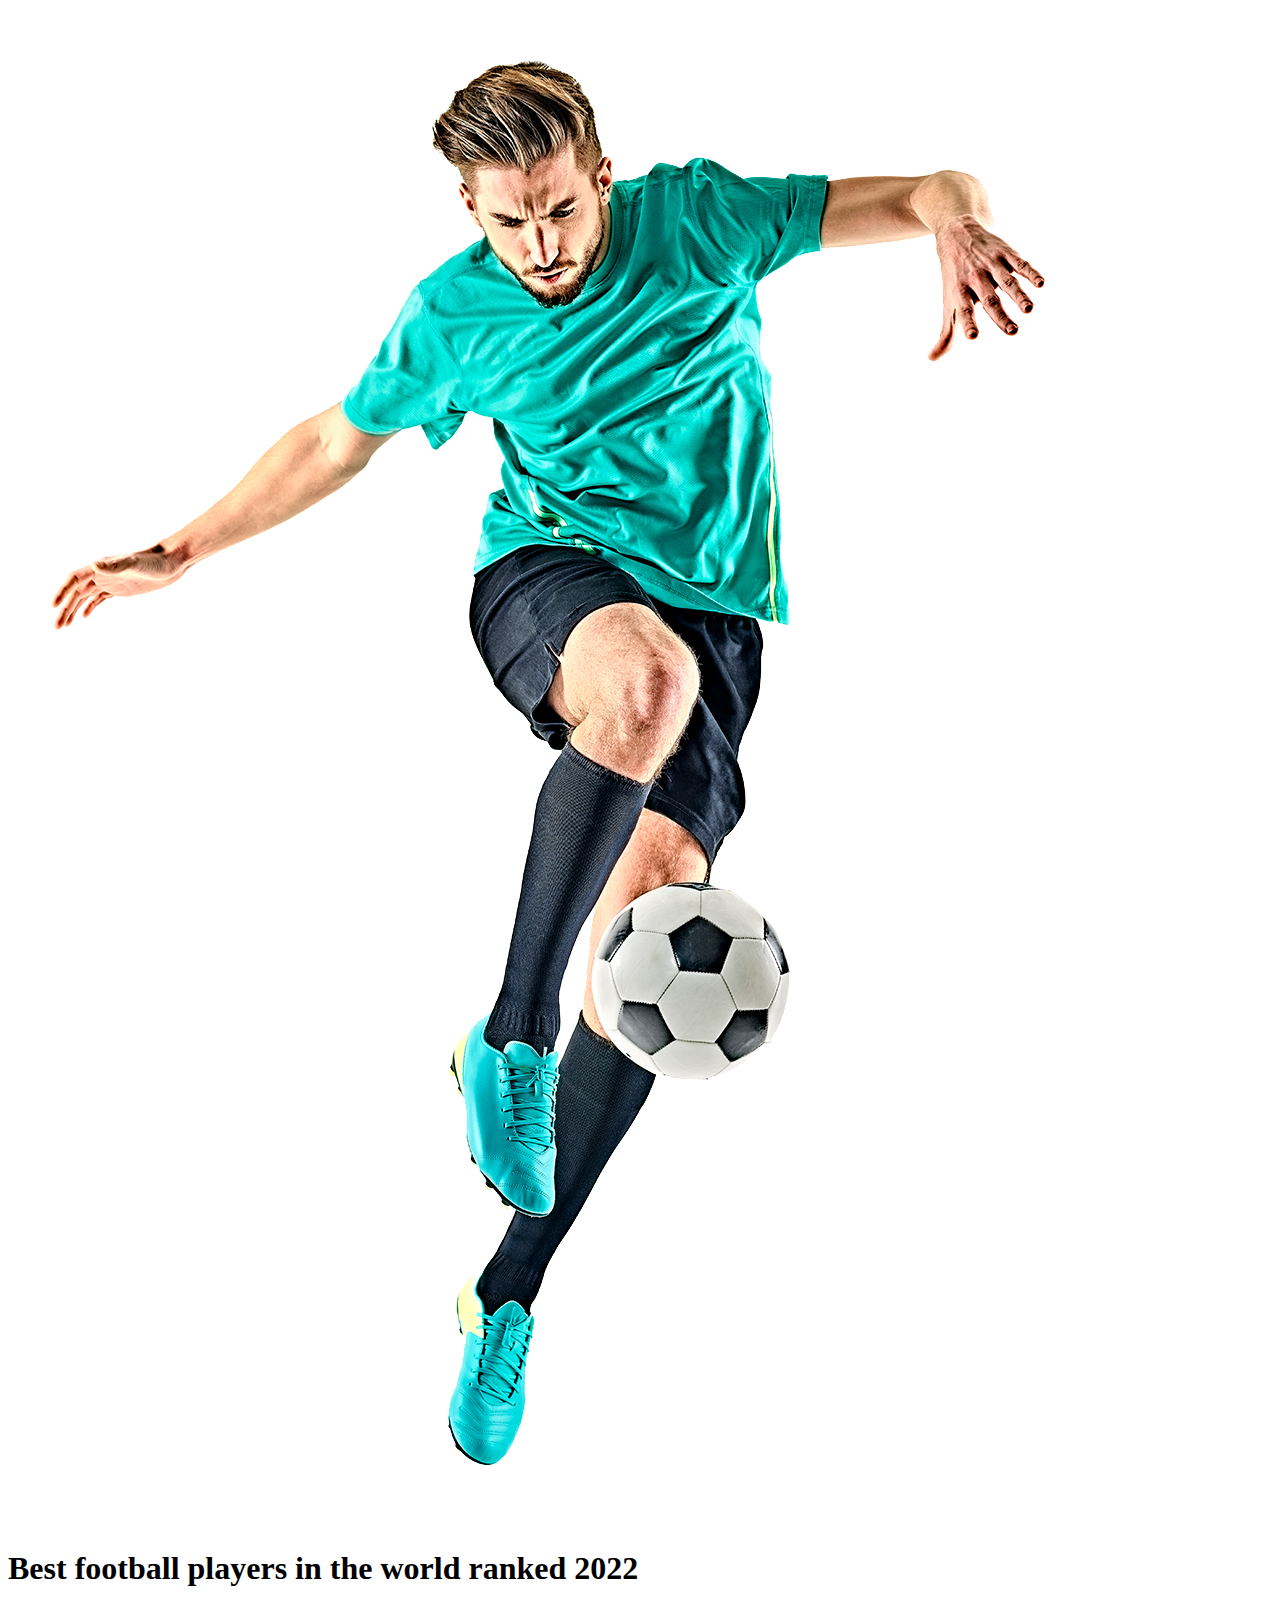
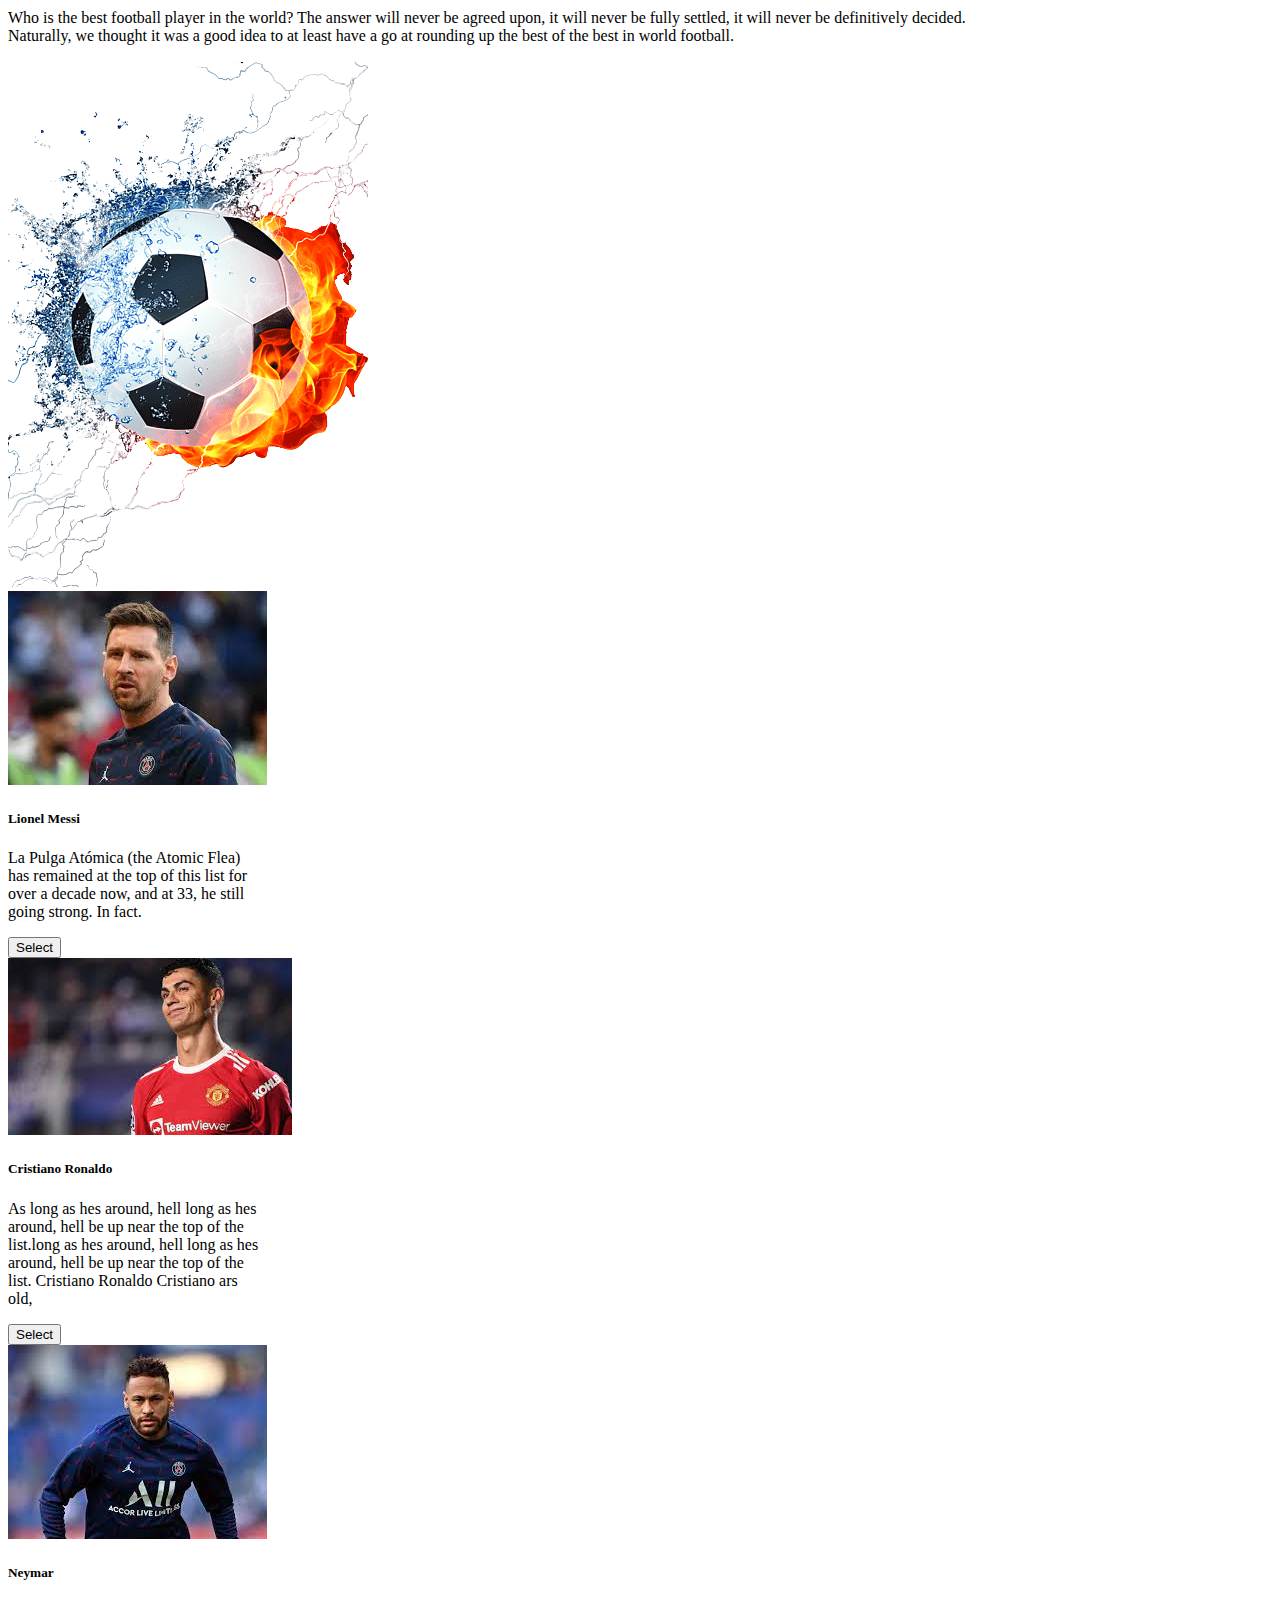
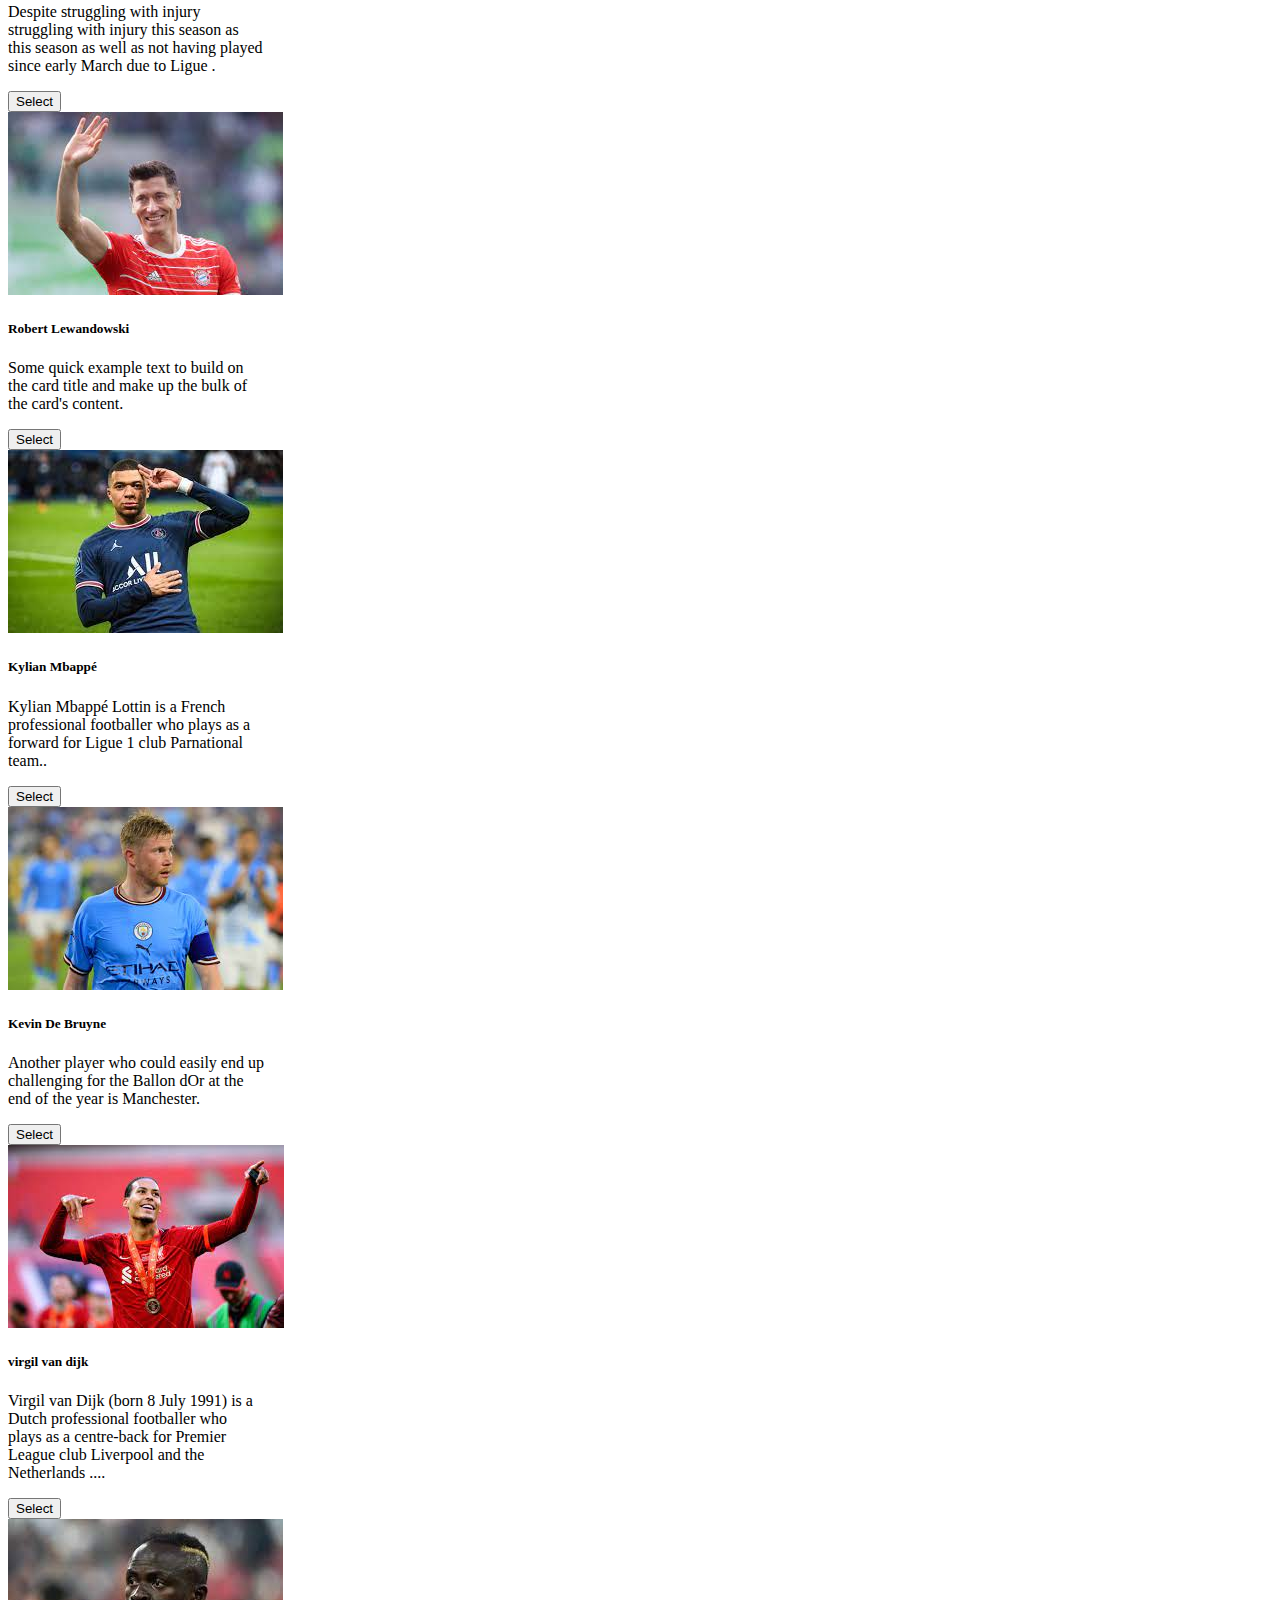
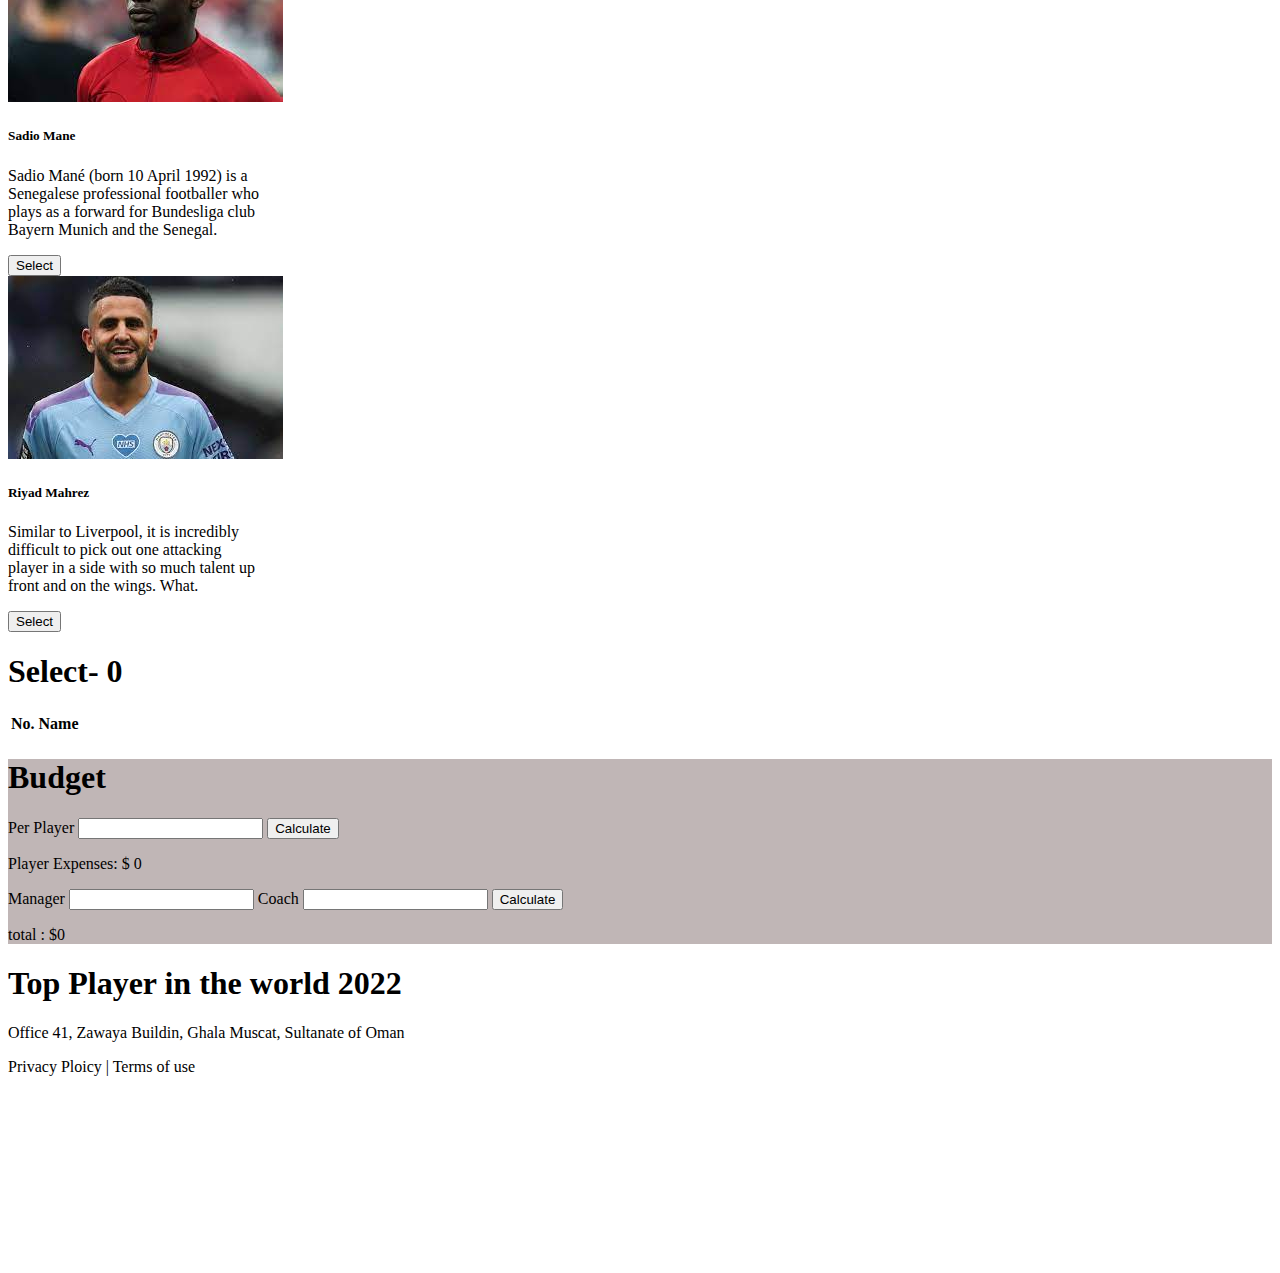
==== select-best-five.html @ 271f94bf "HTML and js added" ====
<!DOCTYPE html>
<html lang="en">
<head>
    <meta charset="UTF-8">
    <meta http-equiv="X-UA-Compatible" content="IE=edge">
    <meta name="viewport" content="width=device-width, initial-scale=1.0">
    <title>Select_Best_five</title>
    <link href="https://cdn.jsdelivr.net/npm/bootstrap@5.2.0/dist/css/bootstrap.min.css" rel="stylesheet" integrity="sha384-gH2yIJqKdNHPEq0n4Mqa/HGKIhSkIHeL5AyhkYV8i59U5AR6csBvApHHNl/vI1Bx" crossorigin="anonymous">
    <link rel="stylesheet" href="style.css">
</head>
<body>
    <section class=" text-white h6 banner">
        <div class="bg-black row">
            <div class="col-2">
                <img class="img-fluid mt-5 align-self-end bg-black" src="img/t.png" alt="" srcset="">
            </div>
               
            
                <div class="text-center  col-lg-8 align-content-center">
                    <h1 class="mt-5 pt-5 text-xxl-start mb-3  fw-bold text-danger">
                        Best football players in the world ranked 2022
                    </h1>
                    <p class="px-5 ">Who is the best football player in the world? The answer will never be agreed upon, it will never be fully settled, it will never be definitively decided. <br>

                        Naturally, we thought it was a good idea to at least have a go at rounding up the best of the best in world football.</p>
                   
    
                </div>
             
               <div class="col-2  align-self-end ">
                <img class="img-fluid w-50 img-fluid w-auto  " src="img/messi.png" alt="">
               </div>

    </div>
    <section class="mt-5">
      <div class=" overflow-hidden text-black d-flex">
       
        <div class="row gy-5 pe-5">

          <div class="col-4">
            <div class=" p-3">
              <div class="card" style="width: 16rem;">
                <img src="img/messi.jpg" class=" img-fluid w-autocard-img-top" alt="...">
                <div class="card-body">
                  <h5 class="card-title">Lionel Messi</h5>
                  <p class="card-text">La Pulga Atómica (the Atomic Flea) has remained at the top of this list for over a decade now, and at 33, he still going strong. In fact.</p>
                  <button onclick="addToCart(this); this.disabled=true;" class="btn btn-primary"> Select</button>
                </div>
              </div>

            </div>
          </div>

          <div class="col-4 ">
            <div class="p-3 ">
              <div class="card" style="width: 16rem;">
  <img src="img/Cristiano_Ronaldo_2018.jpg" class=" img-fluid w-autocard-img-top" alt="...">
  <div class="card-body">
    <h5 class="card-title"> Cristiano Ronaldo</h5>
    <p class="card-text">As long as hes around, hell long as hes around, hell  be up near the top of the list.long as hes around, hell long as hes around, hell  be up near the top of the list. Cristiano Ronaldo Cristiano ars old,</p>
    <button  onclick="addToCart(this); this.disabled=true;" class="btn btn-primary"> Select</button>
  </div>
</div>
</div>
          </div>

          <div class="col-4">
            <div class="p-3    "><div class="card" style="width:  16rem;">
  <img src="img/ney.jpg" class=" img-fluid w-autocard-img-top" alt="...">
  <div class="card-body">
    <h5 class="card-title">Neymar</h5>
    <p class="card-text">Despite struggling with injury struggling with injury this season as this season as well as not having played since early March due to Ligue .</p>
    <button onclick="addToCart(this); this.disabled=true;" class="btn btn-primary"> Select</button>
  </div>
</div>
</div>
          </div>

          <div class="col-4">
            <div class="p-3    "><div class="card" style="width:  16rem;">
  <img src="img/Robert Lewandowski.jpg" class=" img-fluid w-autocard-img-top" alt="...">
  <div class="card-body">
    <h5 class="card-title">Robert Lewandowski</h5>
    <p class="card-text">Some quick example text to build on the card title and make up the bulk of the card's content.</p>
    <button onclick="addToCart(this); this.disabled=true;" class="btn btn-primary"> Select</button>
  </div>
</div>
</div>
          </div>
          <div class="col-4">
            <div class="p-3  "><div class="card" style="width:  16rem;">
  <img src="img/m.jpg" class=" img-fluid w-autocard-img-top" alt="...">
  <div class="card-body">
    <h5 class="card-title"> Kylian Mbappé</h5>
    <p class="card-text">Kylian Mbappé Lottin is a French professional footballer who plays as a forward for Ligue 1 club Parnational team..</p>
    <button onclick="addToCart(this); this.disabled=true;" class="btn btn-primary"> Select</button>
  </div>
</div>
</div>
          </div>
          <div class="col-4">
            <div class="p-3   "><div class="card" style="width:  16rem;">
  <img src="img/k.jpg" class=" img-fluid w-autocard-img-top" alt="...">
  <div class="card-body">
    <h5 class="card-title">Kevin De Bruyne</h5>
    <p class="card-text">Another player who could easily end up challenging for the Ballon dOr at the end of the year is Manchester.</p>
    <button onclick="addToCart(this); this.disabled=true;" class="btn btn-primary"> Select</button>
  </div>
</div>
</div>
          </div>
          <div class="col-4">
            <div class="p-3    "><div class="card" style="width:  16rem;">
  <img src="img/dd.jpg" class=" img-fluid w-autocard-img-top" alt="...">
  <div class="card-body">
    <h5 class="card-title">virgil van dijk</h5>
    <p class="card-text">Virgil van Dijk (born 8 July 1991) is a Dutch professional footballer who plays as a centre-back for Premier League club Liverpool and the Netherlands ....</p>
    <button onclick="addToCart(this); this.disabled=true;" class="btn btn-primary"> Select</button>
  </div>
</div>
</div>
          </div>
          <div class="col-4">
            <div class="p-3    "><div class="card" style="width:  16rem;">
  <img src="img/Sadio Mane.jpg" class=" img-fluid w-autocard-img-top" alt="...">
  <div class="card-body">
    <h5 class="card-title">Sadio Mane</h5>
    <p class="card-text">Sadio Mané (born 10 April 1992) is a Senegalese professional footballer who plays as a forward for Bundesliga club Bayern Munich and the Senegal.</p>
    <button  onclick="addToCart(this); this.disabled=true;" class="btn btn-primary"> Select</button>
  </div>
</div>
</div>
          </div>
          <div class="col-4">
            <div class="p-3    "><div class="card" style="width:  16rem;">
  <img src="img/Riyad Mahrez.jpg" class=" img-fluid w-autocard-img-top" alt="...">
  <div class="card-body">
    <h5 class="card-title">Riyad Mahrez</h5>
    <p class="card-text">Similar to Liverpool, it is incredibly difficult to pick out one attacking player in a side with so much talent up front and on the wings. What.</p>
    <button  onclick="addToCart(this); this.disabled=true;" class="btn btn-primary"> Select</button>
  </div>
</div>
</div>
          </div>
        </div>

        <div class="me-4 ps-5">
        <div class="">
          <h1>
            Select- <span id="selectPlayer">0</span>
           </h1>

           <table class="table tbl">
            <thead>
              <tr>
                <th scope="col">No.</th>
                <th scope="col">Name</th>
              </tr>
            </thead>
            <tbody id="playerName">
              <tr>
                
               
              </tr>
             
            </tbody>
          </table>

        </div>

        <div class="p-5 slat">
          <h1>Budget</h1>
          <label>Per Player <input class="w-50 ps-3 my-3" id="cost" type="text"></label>
          <button id="costBTN" class="btn mb-2 btn-primary">Calculate</button>
         <p>Player Expenses:   $ <span id="costTotal">0</span></p>
         <label for="">Manager</label>
         <input type="text"  class="w-50 ps-3 my-3" name="" id="manager">
         <label for="">Coach</label>
         <input type="text"  class=" w-50 " name="" id="coach">
         <button id="totalCostBTN" class="btn mt-2 btn-primary">Calculate</button>
         <p>total :  $<span id="total">0</span></p>
        </div>
        </div>
        
      </div>
           

         
        
        
    </section>
    <footer>
      <div style="height:300px " class="bg-dark  text-white text-center pt-5 ">
        <h1>Top Player in the world 2022</h1>
        <p>Office 41, Zawaya Buildin, Ghala Muscat, 

          Sultanate of Oman
         </p>
         <p> Privacy Ploicy | Terms of use</p>

      </div>

    </footer>
    <script src="selectPlayer.js"></script>
</body>
</html>
---- style.css ----
.playerSection{
    width: 900px;
   
}
.slat{
    background-color: rgb(192, 182, 182);
}
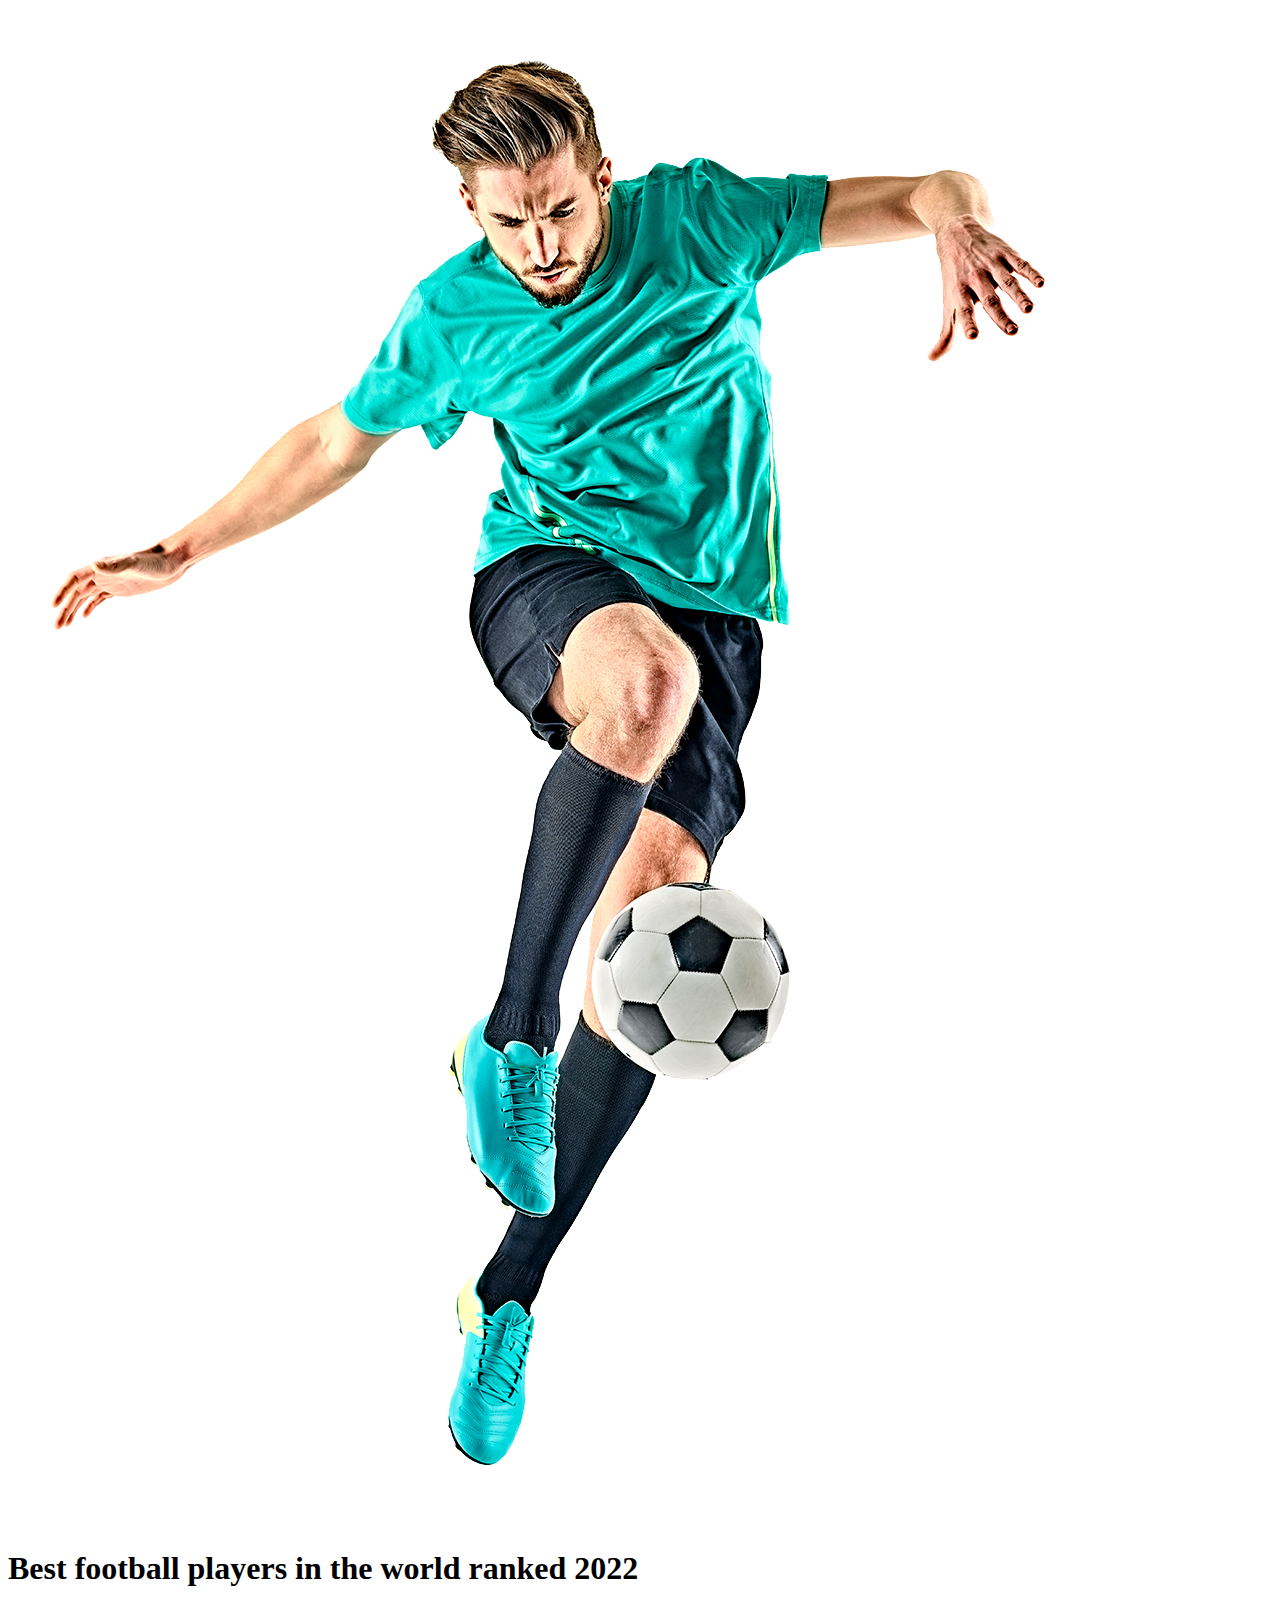
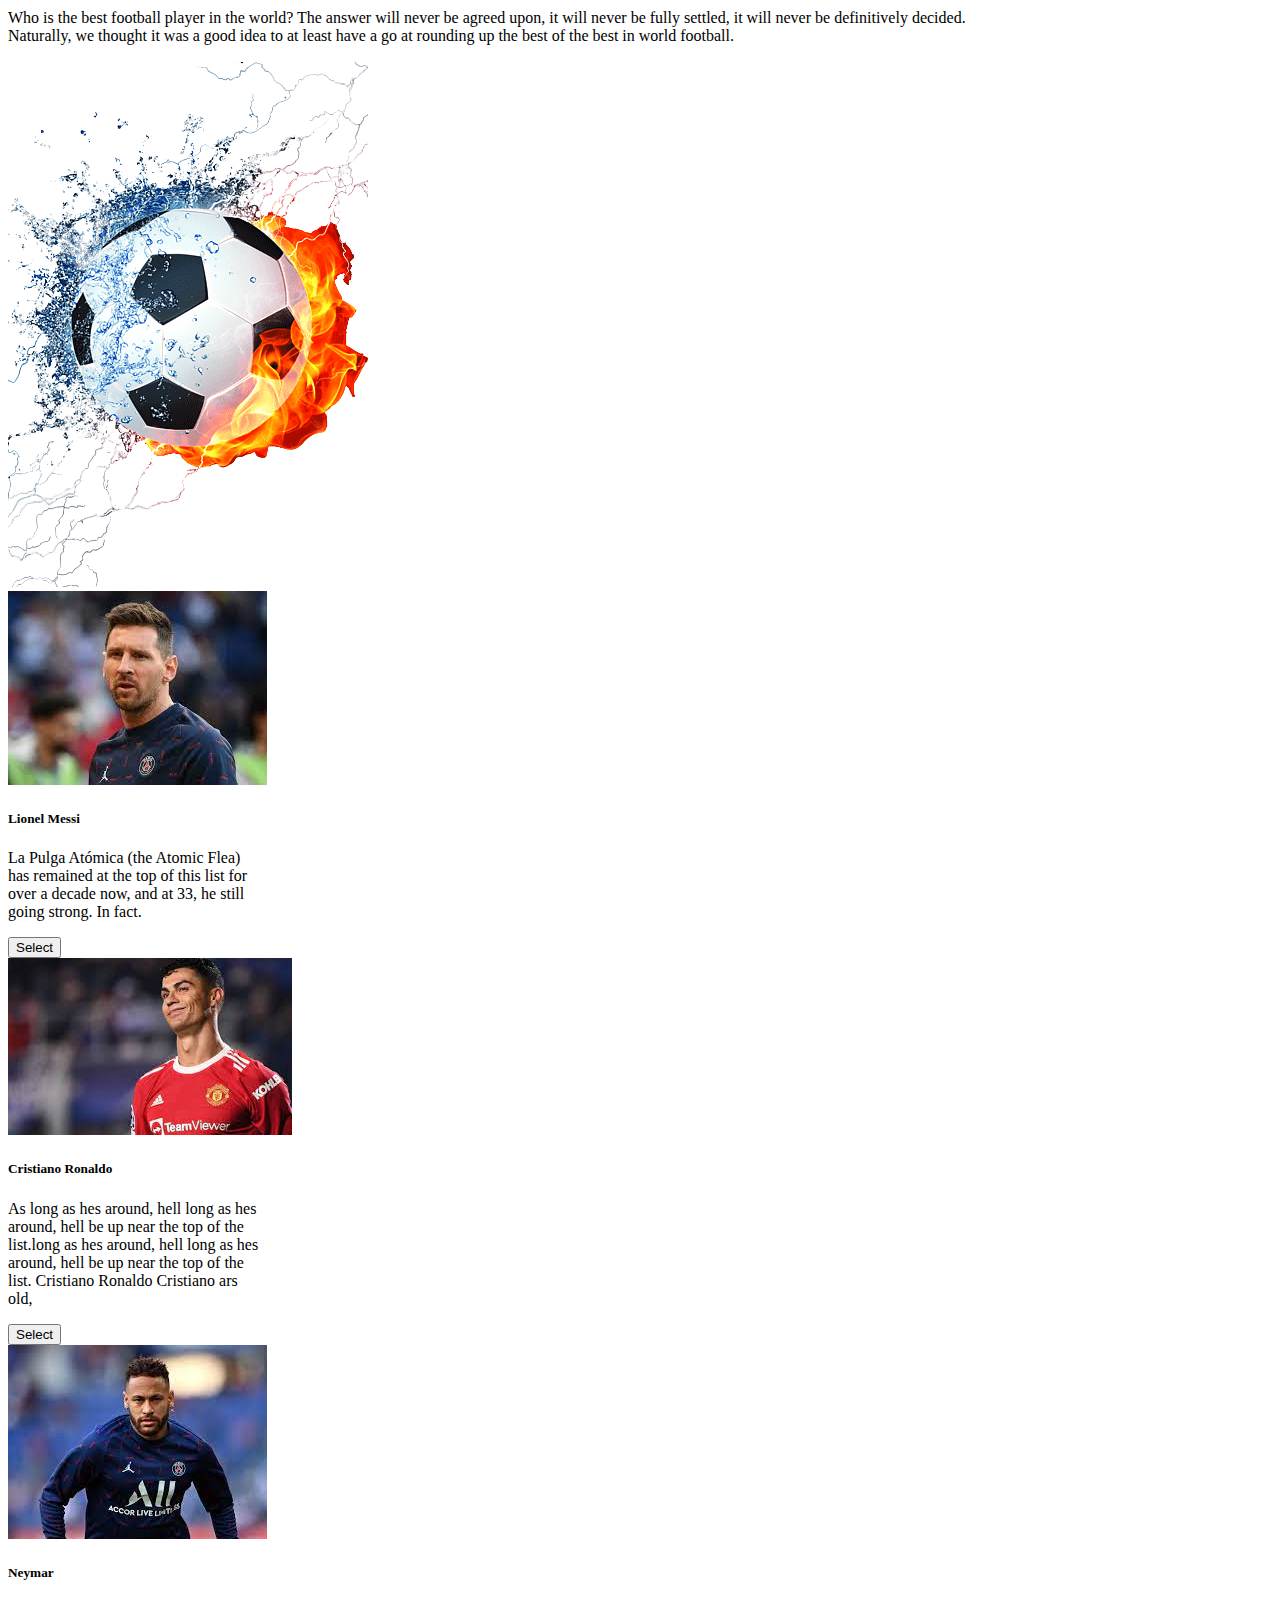
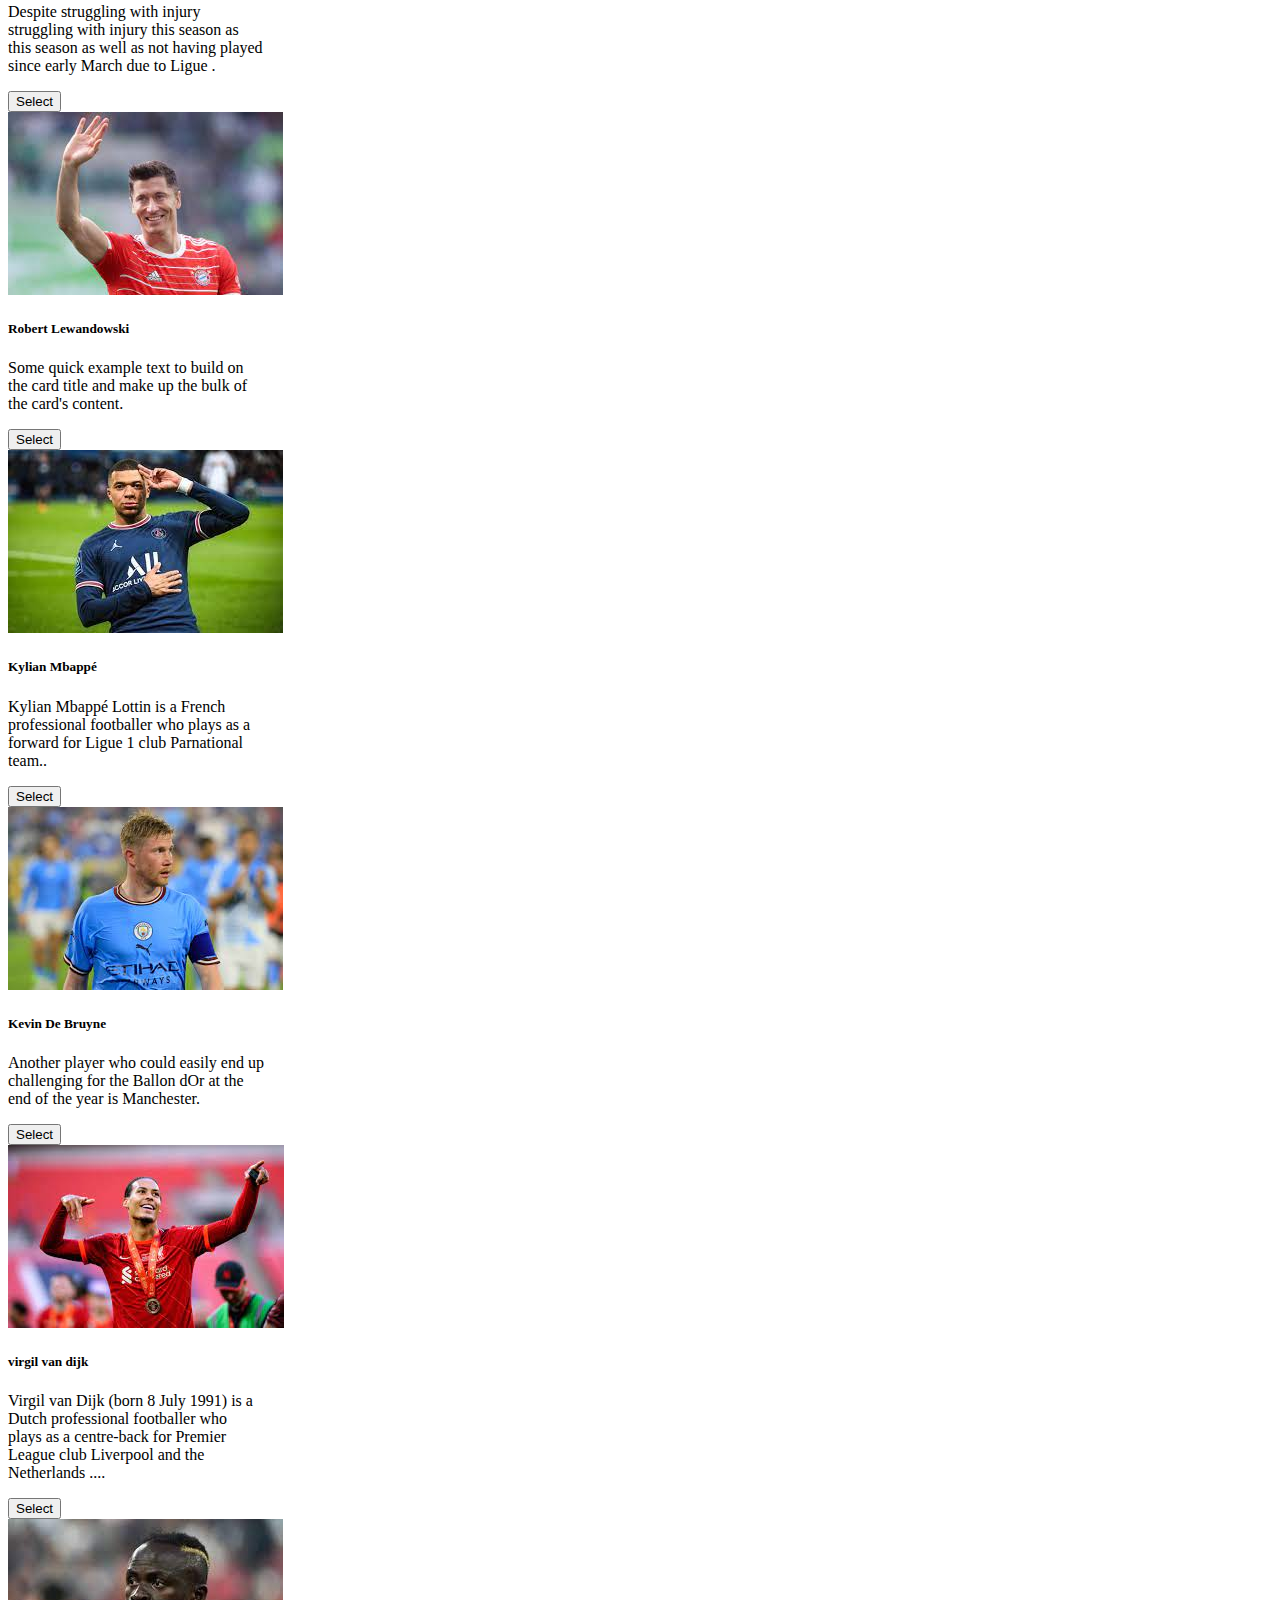
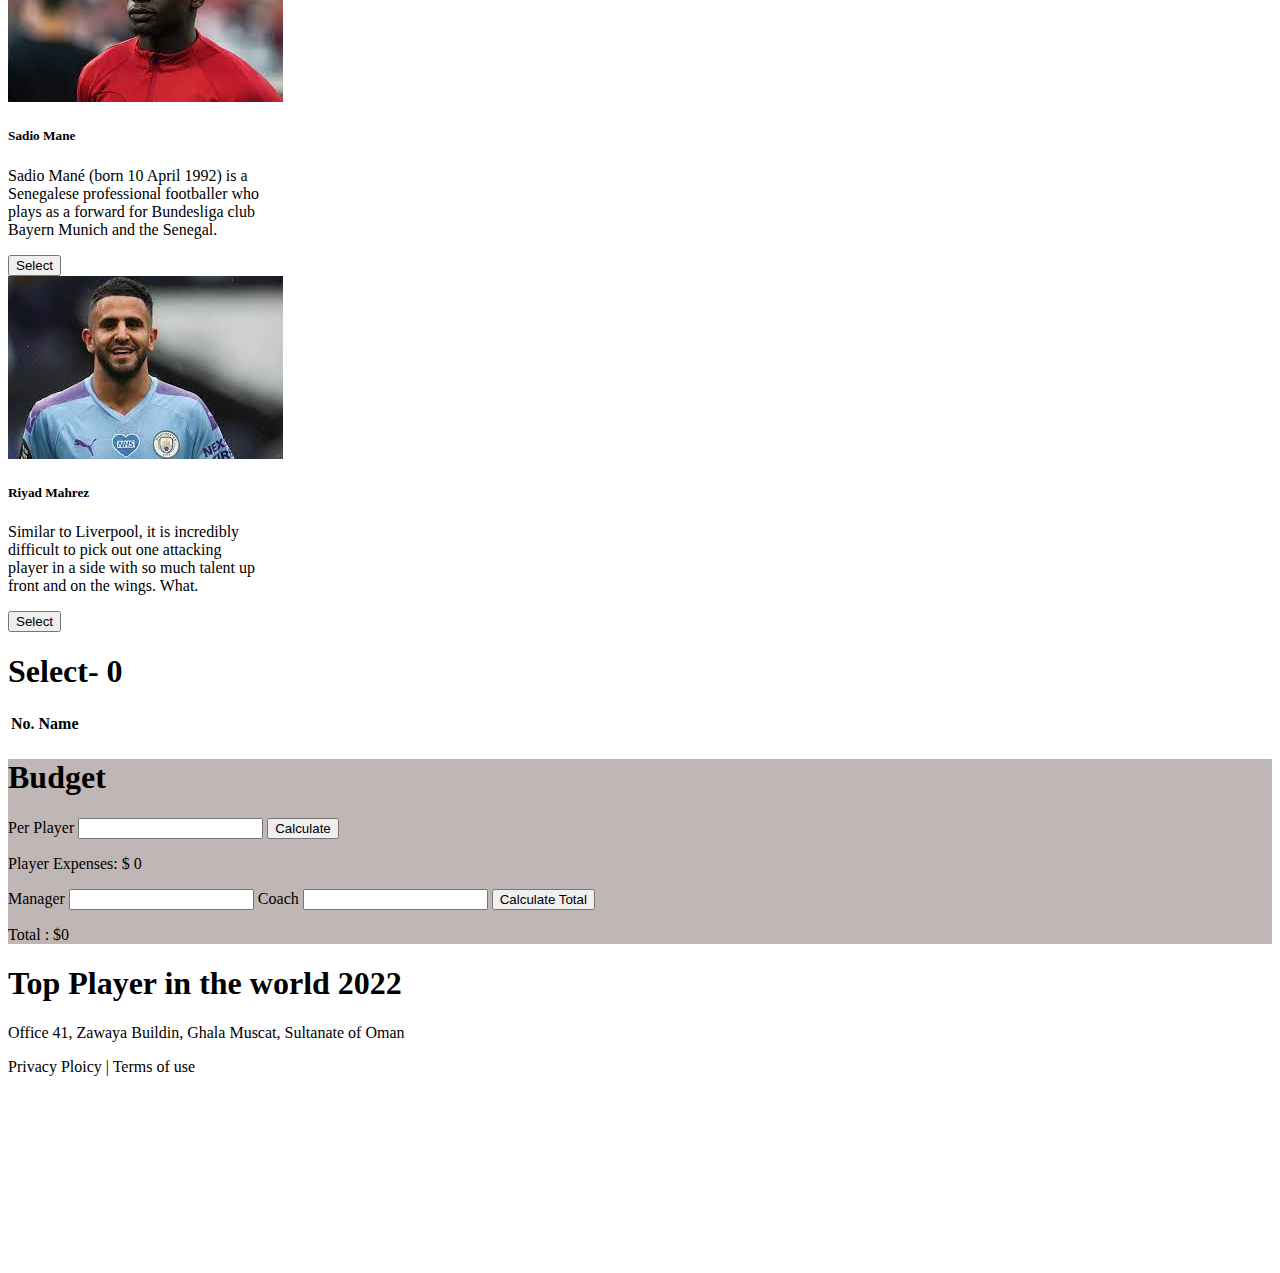
==== commit b947d174: "Replace calculation" ====
--- a/select-best-five.html
+++ b/select-best-five.html
@@ -177,8 +177,8 @@
          <input type="text"  class="w-50 ps-3 my-3" name="" id="manager">
          <label for="">Coach</label>
          <input type="text"  class=" w-50 " name="" id="coach">
-         <button id="totalCostBTN" class="btn mt-2 btn-primary">Calculate</button>
-         <p>total :  $<span id="total">0</span></p>
+         <button id="totalCostBTN" class="btn my-2 btn-primary">Calculate Total</button>
+         <p>Total :  $<span id="total">0</span></p>
         </div>
         </div>
         
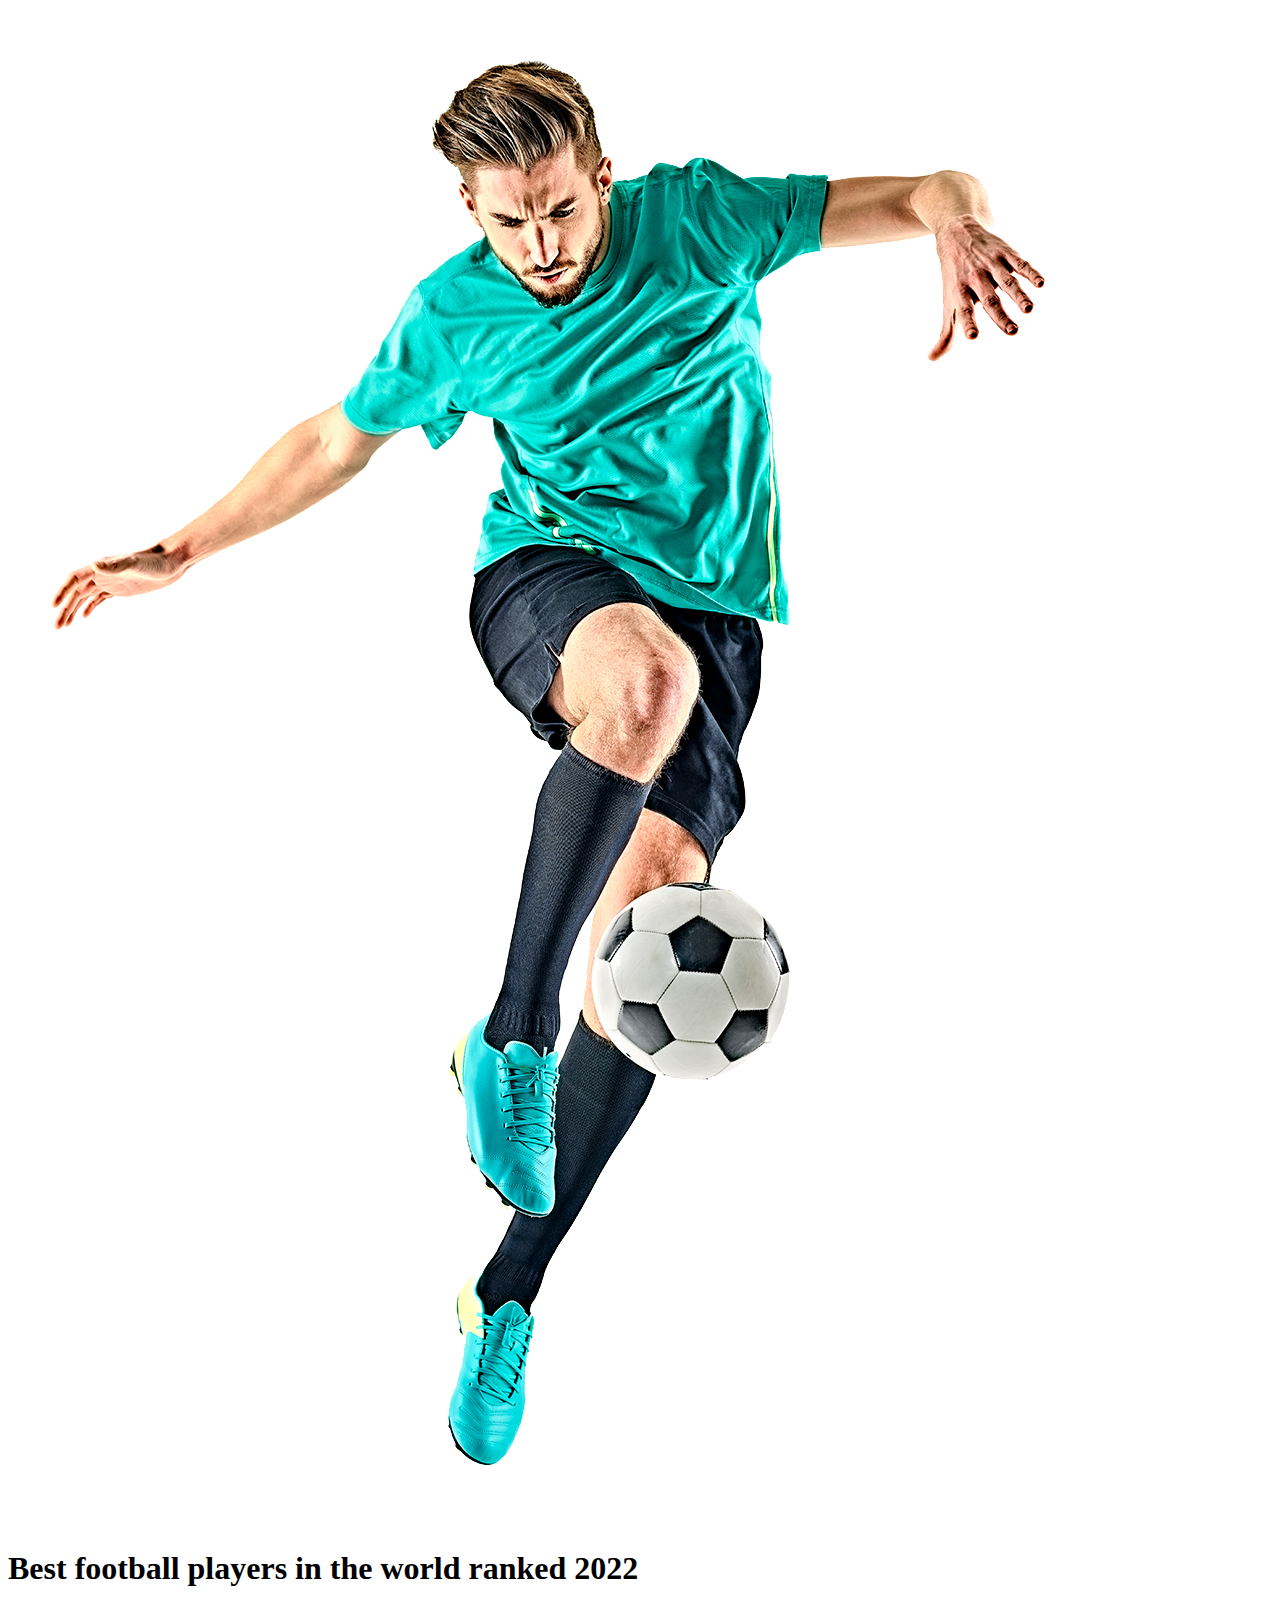
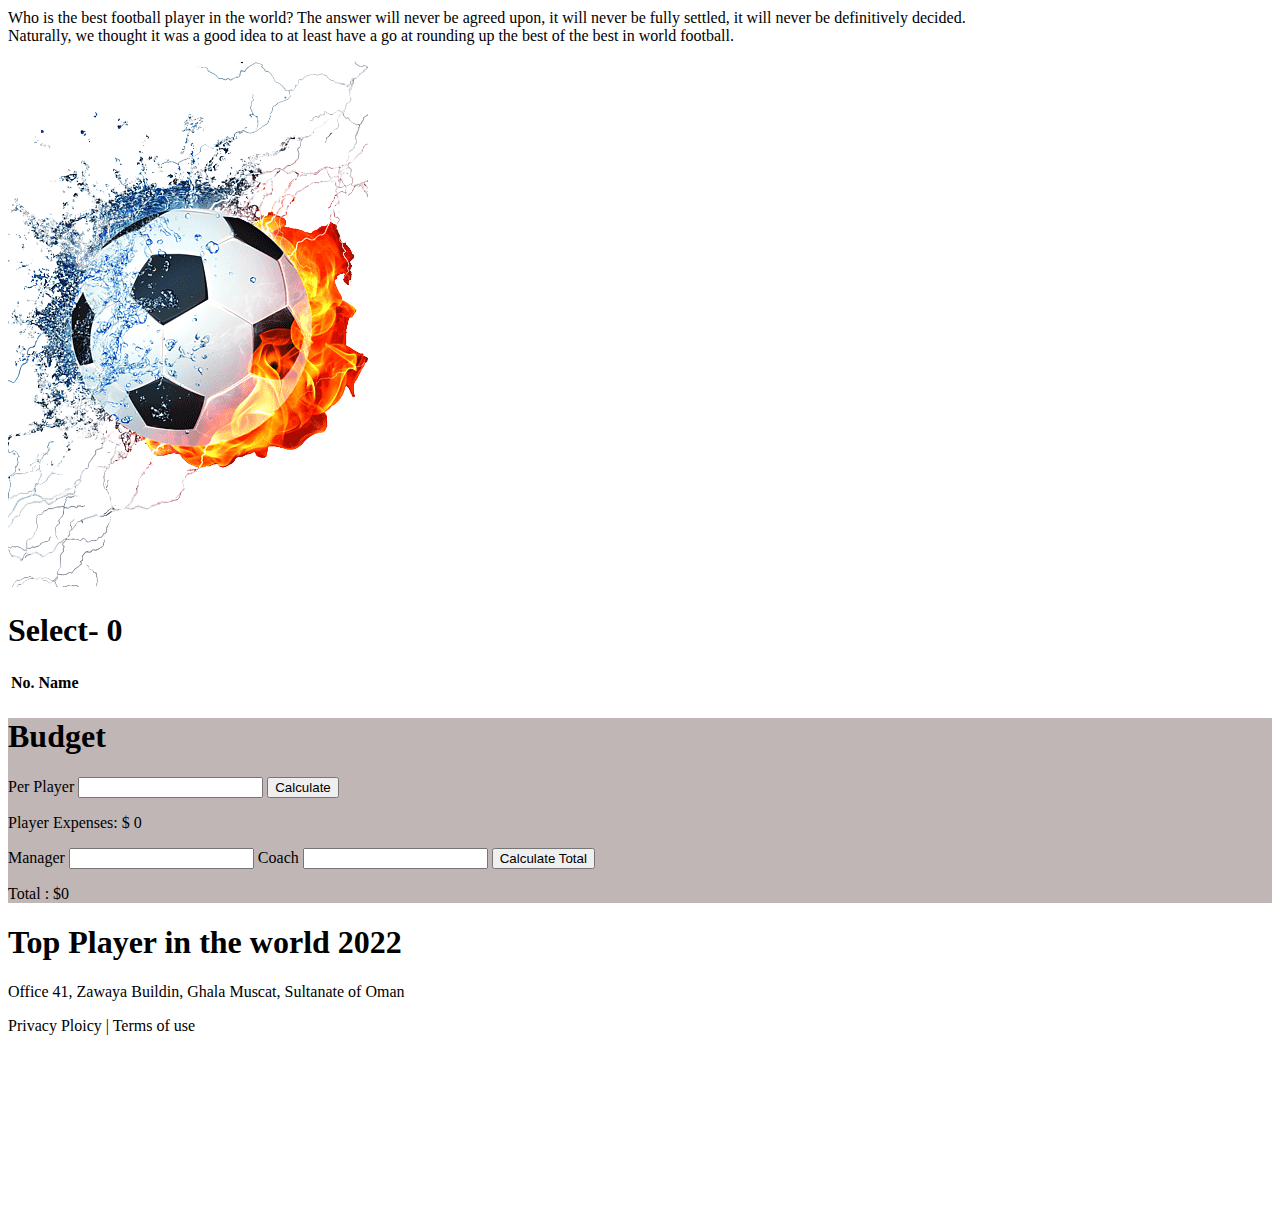
==== commit d30239fb: "remove player section unnessary code" ====
--- a/select-best-five.html
+++ b/select-best-five.html
@@ -35,114 +35,7 @@
     <section class="mt-5">
       <div class=" overflow-hidden text-black d-flex">
        
-        <div class="row gy-5 pe-5">
-
-          <div class="col-4">
-            <div class=" p-3">
-              <div class="card" style="width: 16rem;">
-                <img src="img/messi.jpg" class=" img-fluid w-autocard-img-top" alt="...">
-                <div class="card-body">
-                  <h5 class="card-title">Lionel Messi</h5>
-                  <p class="card-text">La Pulga Atómica (the Atomic Flea) has remained at the top of this list for over a decade now, and at 33, he still going strong. In fact.</p>
-                  <button onclick="addToCart(this); this.disabled=true;" class="btn btn-primary"> Select</button>
-                </div>
-              </div>
-
-            </div>
-          </div>
-
-          <div class="col-4 ">
-            <div class="p-3 ">
-              <div class="card" style="width: 16rem;">
-  <img src="img/Cristiano_Ronaldo_2018.jpg" class=" img-fluid w-autocard-img-top" alt="...">
-  <div class="card-body">
-    <h5 class="card-title"> Cristiano Ronaldo</h5>
-    <p class="card-text">As long as hes around, hell long as hes around, hell  be up near the top of the list.long as hes around, hell long as hes around, hell  be up near the top of the list. Cristiano Ronaldo Cristiano ars old,</p>
-    <button  onclick="addToCart(this); this.disabled=true;" class="btn btn-primary"> Select</button>
-  </div>
-</div>
-</div>
-          </div>
-
-          <div class="col-4">
-            <div class="p-3    "><div class="card" style="width:  16rem;">
-  <img src="img/ney.jpg" class=" img-fluid w-autocard-img-top" alt="...">
-  <div class="card-body">
-    <h5 class="card-title">Neymar</h5>
-    <p class="card-text">Despite struggling with injury struggling with injury this season as this season as well as not having played since early March due to Ligue .</p>
-    <button onclick="addToCart(this); this.disabled=true;" class="btn btn-primary"> Select</button>
-  </div>
-</div>
-</div>
-          </div>
-
-          <div class="col-4">
-            <div class="p-3    "><div class="card" style="width:  16rem;">
-  <img src="img/Robert Lewandowski.jpg" class=" img-fluid w-autocard-img-top" alt="...">
-  <div class="card-body">
-    <h5 class="card-title">Robert Lewandowski</h5>
-    <p class="card-text">Some quick example text to build on the card title and make up the bulk of the card's content.</p>
-    <button onclick="addToCart(this); this.disabled=true;" class="btn btn-primary"> Select</button>
-  </div>
-</div>
-</div>
-          </div>
-          <div class="col-4">
-            <div class="p-3  "><div class="card" style="width:  16rem;">
-  <img src="img/m.jpg" class=" img-fluid w-autocard-img-top" alt="...">
-  <div class="card-body">
-    <h5 class="card-title"> Kylian Mbappé</h5>
-    <p class="card-text">Kylian Mbappé Lottin is a French professional footballer who plays as a forward for Ligue 1 club Parnational team..</p>
-    <button onclick="addToCart(this); this.disabled=true;" class="btn btn-primary"> Select</button>
-  </div>
-</div>
-</div>
-          </div>
-          <div class="col-4">
-            <div class="p-3   "><div class="card" style="width:  16rem;">
-  <img src="img/k.jpg" class=" img-fluid w-autocard-img-top" alt="...">
-  <div class="card-body">
-    <h5 class="card-title">Kevin De Bruyne</h5>
-    <p class="card-text">Another player who could easily end up challenging for the Ballon dOr at the end of the year is Manchester.</p>
-    <button onclick="addToCart(this); this.disabled=true;" class="btn btn-primary"> Select</button>
-  </div>
-</div>
-</div>
-          </div>
-          <div class="col-4">
-            <div class="p-3    "><div class="card" style="width:  16rem;">
-  <img src="img/dd.jpg" class=" img-fluid w-autocard-img-top" alt="...">
-  <div class="card-body">
-    <h5 class="card-title">virgil van dijk</h5>
-    <p class="card-text">Virgil van Dijk (born 8 July 1991) is a Dutch professional footballer who plays as a centre-back for Premier League club Liverpool and the Netherlands ....</p>
-    <button onclick="addToCart(this); this.disabled=true;" class="btn btn-primary"> Select</button>
-  </div>
-</div>
-</div>
-          </div>
-          <div class="col-4">
-            <div class="p-3    "><div class="card" style="width:  16rem;">
-  <img src="img/Sadio Mane.jpg" class=" img-fluid w-autocard-img-top" alt="...">
-  <div class="card-body">
-    <h5 class="card-title">Sadio Mane</h5>
-    <p class="card-text">Sadio Mané (born 10 April 1992) is a Senegalese professional footballer who plays as a forward for Bundesliga club Bayern Munich and the Senegal.</p>
-    <button  onclick="addToCart(this); this.disabled=true;" class="btn btn-primary"> Select</button>
-  </div>
-</div>
-</div>
-          </div>
-          <div class="col-4">
-            <div class="p-3    "><div class="card" style="width:  16rem;">
-  <img src="img/Riyad Mahrez.jpg" class=" img-fluid w-autocard-img-top" alt="...">
-  <div class="card-body">
-    <h5 class="card-title">Riyad Mahrez</h5>
-    <p class="card-text">Similar to Liverpool, it is incredibly difficult to pick out one attacking player in a side with so much talent up front and on the wings. What.</p>
-    <button  onclick="addToCart(this); this.disabled=true;" class="btn btn-primary"> Select</button>
-  </div>
-</div>
-</div>
-          </div>
-        </div>
+       
 
         <div class="me-4 ps-5">
         <div class="">
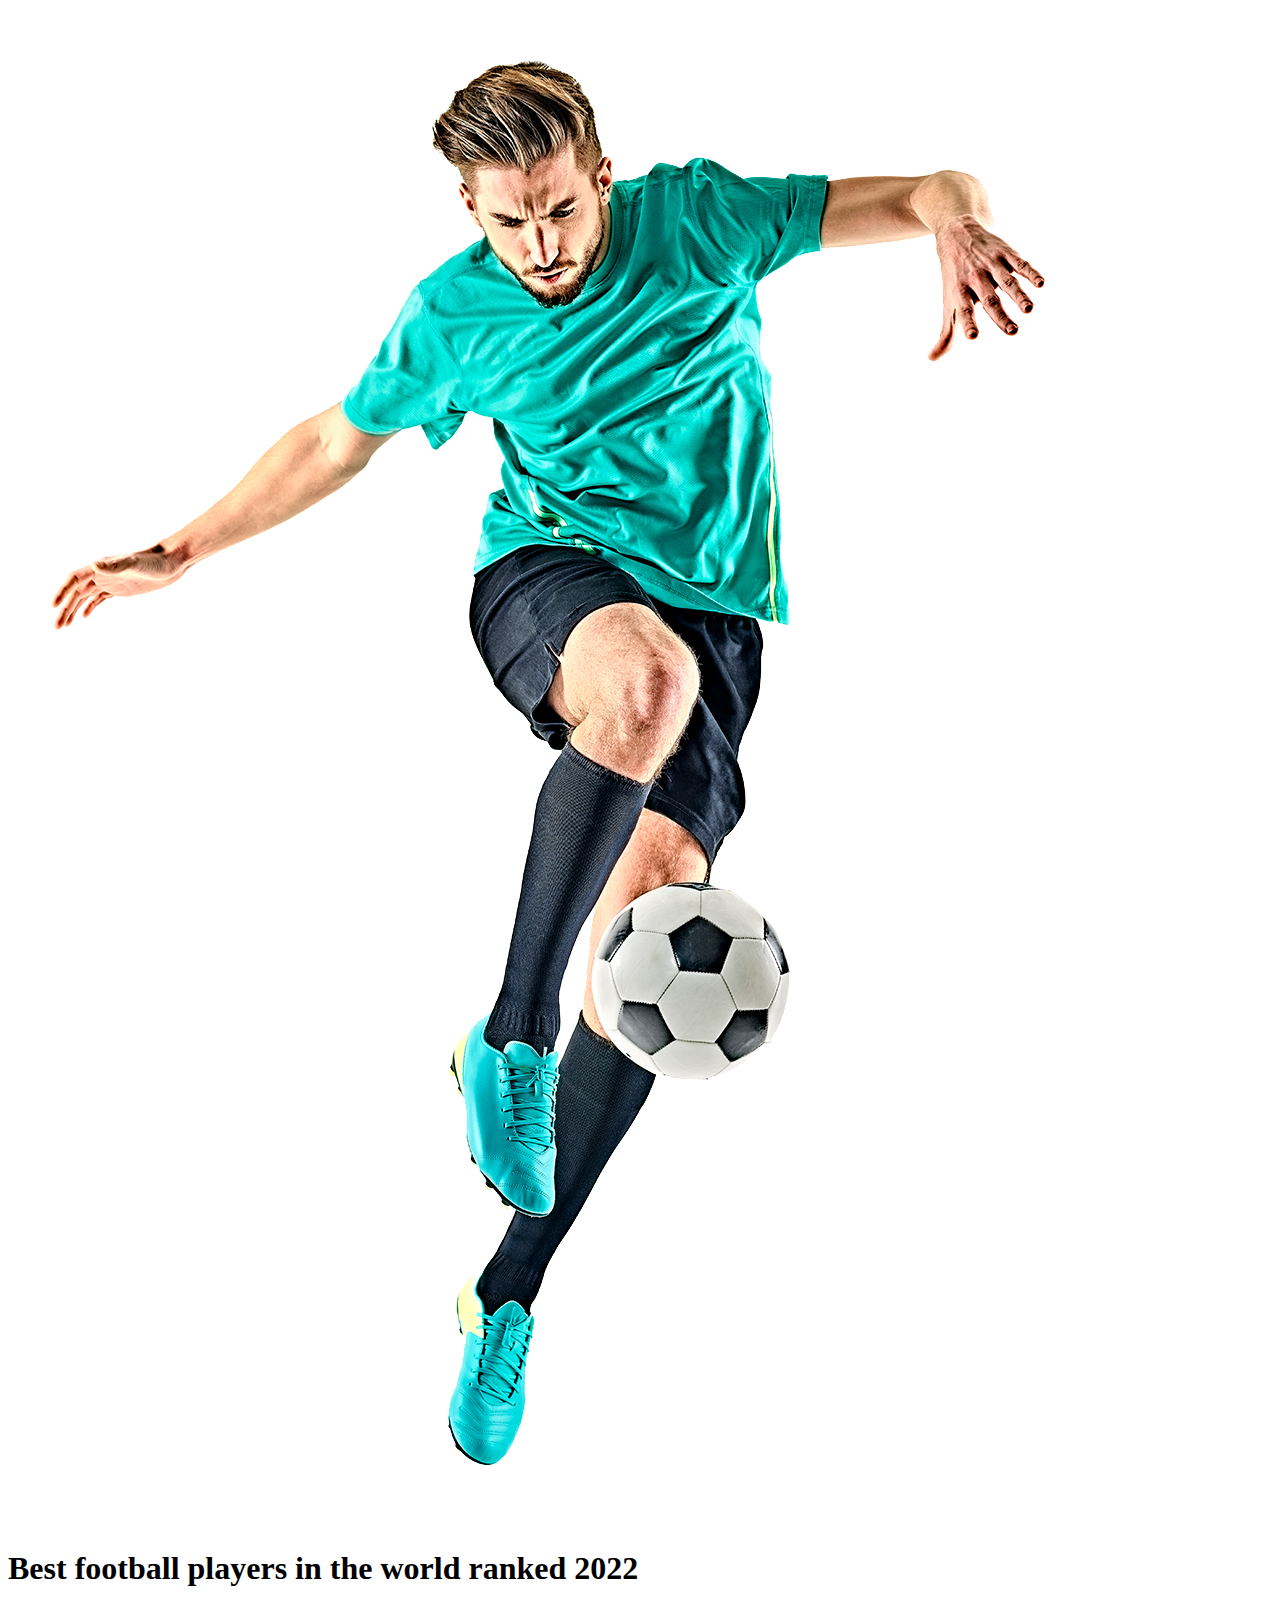
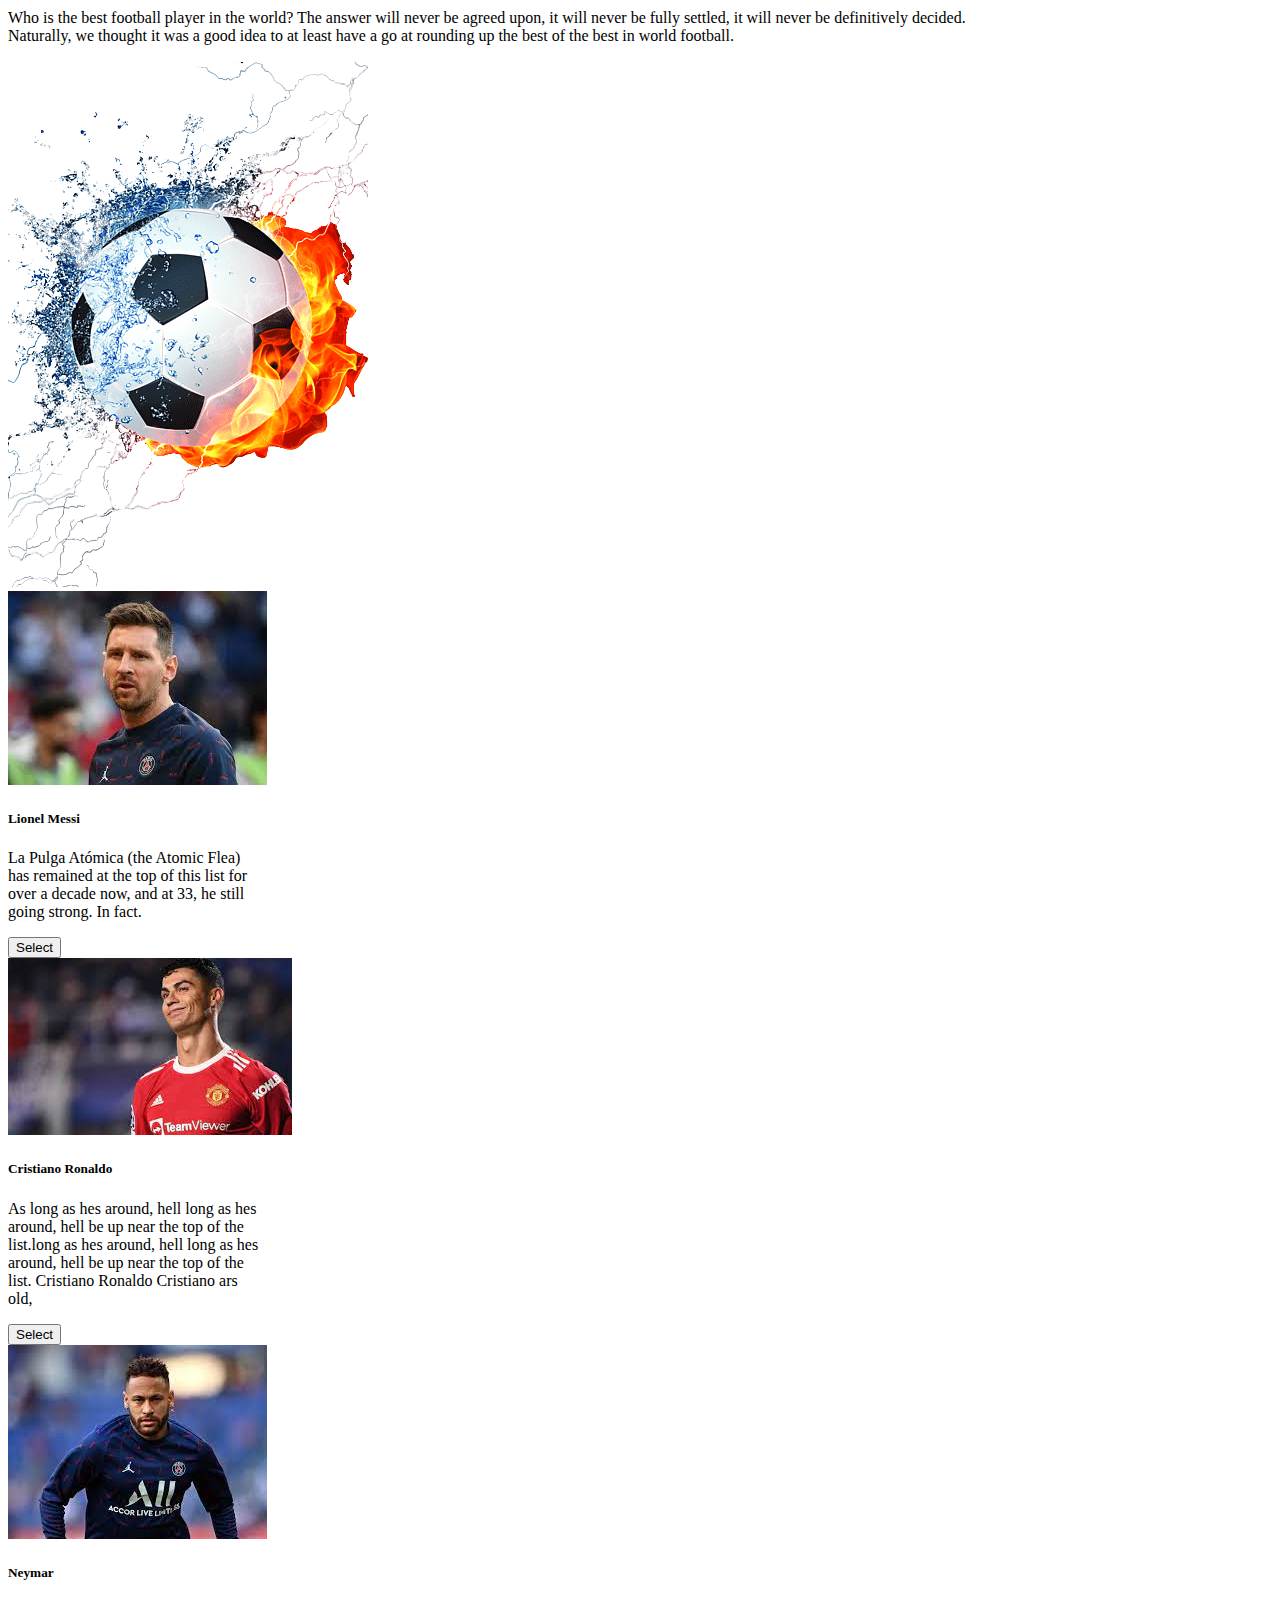
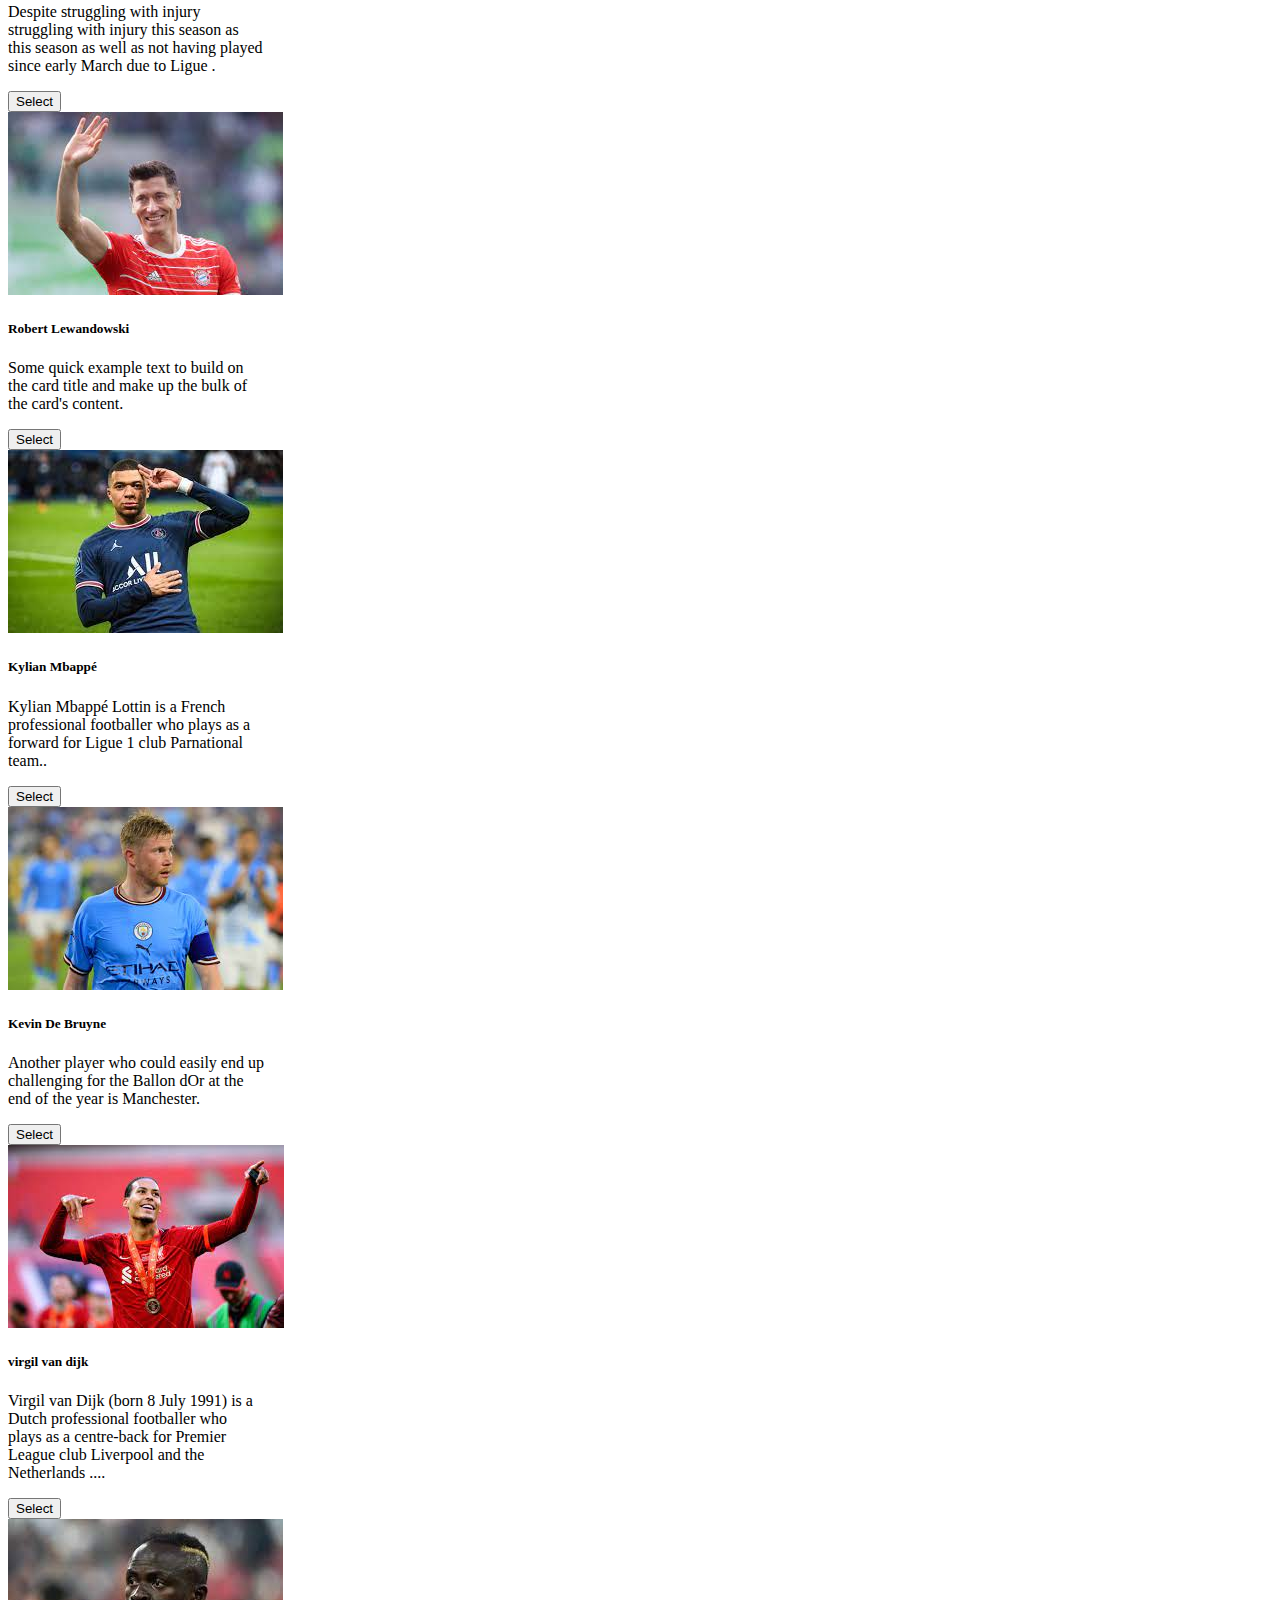
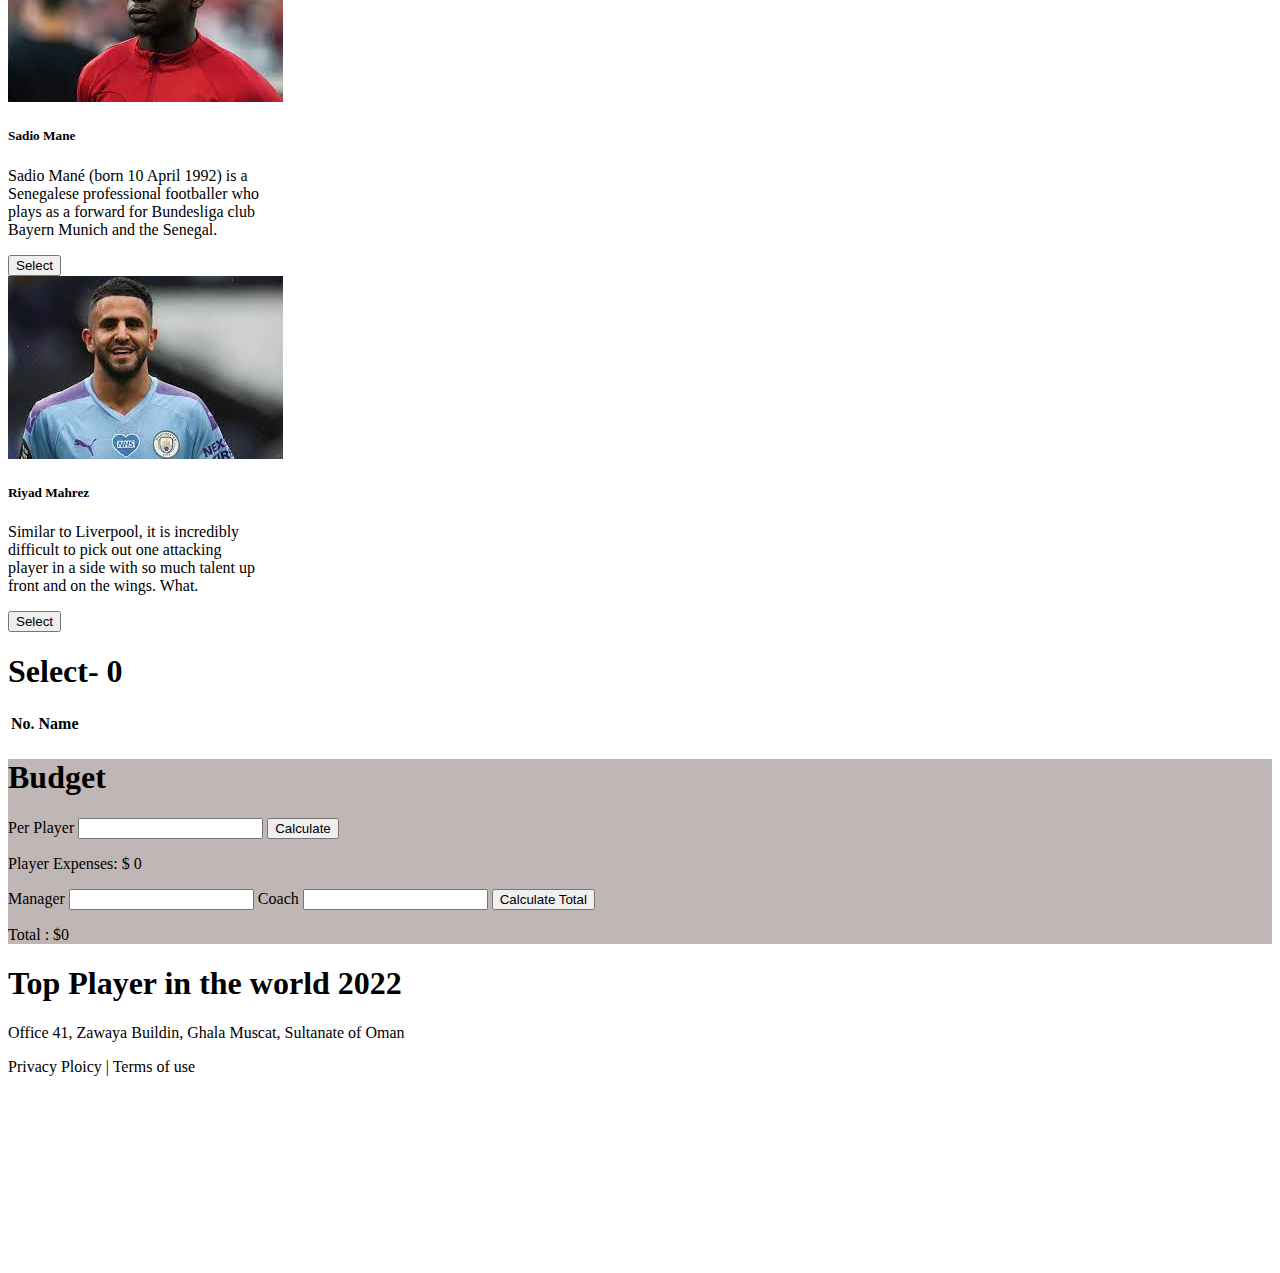
==== commit d13f87bf: "Repair html file" ====
--- a/select-best-five.html
+++ b/select-best-five.html
@@ -35,7 +35,114 @@
     <section class="mt-5">
       <div class=" overflow-hidden text-black d-flex">
        
-       
+        <div class="row gy-5 pe-5">
+
+          <div class="col-4">
+            <div class=" p-3">
+              <div class="card" style="width: 16rem;">
+                <img src="img/messi.jpg" class=" img-fluid w-autocard-img-top" alt="...">
+                <div class="card-body">
+                  <h5 class="card-title">Lionel Messi</h5>
+                  <p class="card-text">La Pulga Atómica (the Atomic Flea) has remained at the top of this list for over a decade now, and at 33, he still going strong. In fact.</p>
+                  <button onclick="addToCart(this); this.disabled=true;" class="btn btn-primary"> Select</button>
+                </div>
+              </div>
+
+            </div>
+          </div>
+
+          <div class="col-4 ">
+            <div class="p-3 ">
+              <div class="card" style="width: 16rem;">
+  <img src="img/Cristiano_Ronaldo_2018.jpg" class=" img-fluid w-autocard-img-top" alt="...">
+  <div class="card-body">
+    <h5 class="card-title"> Cristiano Ronaldo</h5>
+    <p class="card-text">As long as hes around, hell long as hes around, hell  be up near the top of the list.long as hes around, hell long as hes around, hell  be up near the top of the list. Cristiano Ronaldo Cristiano ars old,</p>
+    <button  onclick="addToCart(this); this.disabled=true;" class="btn btn-primary"> Select</button>
+  </div>
+</div>
+</div>
+          </div>
+
+          <div class="col-4">
+            <div class="p-3    "><div class="card" style="width:  16rem;">
+  <img src="img/ney.jpg" class=" img-fluid w-autocard-img-top" alt="...">
+  <div class="card-body">
+    <h5 class="card-title">Neymar</h5>
+    <p class="card-text">Despite struggling with injury struggling with injury this season as this season as well as not having played since early March due to Ligue .</p>
+    <button onclick="addToCart(this); this.disabled=true;" class="btn btn-primary"> Select</button>
+  </div>
+</div>
+</div>
+          </div>
+
+          <div class="col-4">
+            <div class="p-3    "><div class="card" style="width:  16rem;">
+  <img src="img/Robert Lewandowski.jpg" class=" img-fluid w-autocard-img-top" alt="...">
+  <div class="card-body">
+    <h5 class="card-title">Robert Lewandowski</h5>
+    <p class="card-text">Some quick example text to build on the card title and make up the bulk of the card's content.</p>
+    <button onclick="addToCart(this); this.disabled=true;" class="btn btn-primary"> Select</button>
+  </div>
+</div>
+</div>
+          </div>
+          <div class="col-4">
+            <div class="p-3  "><div class="card" style="width:  16rem;">
+  <img src="img/m.jpg" class=" img-fluid w-autocard-img-top" alt="...">
+  <div class="card-body">
+    <h5 class="card-title"> Kylian Mbappé</h5>
+    <p class="card-text">Kylian Mbappé Lottin is a French professional footballer who plays as a forward for Ligue 1 club Parnational team..</p>
+    <button onclick="addToCart(this); this.disabled=true;" class="btn btn-primary"> Select</button>
+  </div>
+</div>
+</div>
+          </div>
+          <div class="col-4">
+            <div class="p-3   "><div class="card" style="width:  16rem;">
+  <img src="img/k.jpg" class=" img-fluid w-autocard-img-top" alt="...">
+  <div class="card-body">
+    <h5 class="card-title">Kevin De Bruyne</h5>
+    <p class="card-text">Another player who could easily end up challenging for the Ballon dOr at the end of the year is Manchester.</p>
+    <button onclick="addToCart(this); this.disabled=true;" class="btn btn-primary"> Select</button>
+  </div>
+</div>
+</div>
+          </div>
+          <div class="col-4">
+            <div class="p-3    "><div class="card" style="width:  16rem;">
+  <img src="img/dd.jpg" class=" img-fluid w-autocard-img-top" alt="...">
+  <div class="card-body">
+    <h5 class="card-title">virgil van dijk</h5>
+    <p class="card-text">Virgil van Dijk (born 8 July 1991) is a Dutch professional footballer who plays as a centre-back for Premier League club Liverpool and the Netherlands ....</p>
+    <button onclick="addToCart(this); this.disabled=true;" class="btn btn-primary"> Select</button>
+  </div>
+</div>
+</div>
+          </div>
+          <div class="col-4">
+            <div class="p-3    "><div class="card" style="width:  16rem;">
+  <img src="img/Sadio Mane.jpg" class=" img-fluid w-autocard-img-top" alt="...">
+  <div class="card-body">
+    <h5 class="card-title">Sadio Mane</h5>
+    <p class="card-text">Sadio Mané (born 10 April 1992) is a Senegalese professional footballer who plays as a forward for Bundesliga club Bayern Munich and the Senegal.</p>
+    <button  onclick="addToCart(this); this.disabled=true;" class="btn btn-primary"> Select</button>
+  </div>
+</div>
+</div>
+          </div>
+          <div class="col-4">
+            <div class="p-3    "><div class="card" style="width:  16rem;">
+  <img src="img/Riyad Mahrez.jpg" class=" img-fluid w-autocard-img-top" alt="...">
+  <div class="card-body">
+    <h5 class="card-title">Riyad Mahrez</h5>
+    <p class="card-text">Similar to Liverpool, it is incredibly difficult to pick out one attacking player in a side with so much talent up front and on the wings. What.</p>
+    <button  onclick="addToCart(this); this.disabled=true;" class="btn btn-primary"> Select</button>
+  </div>
+</div>
+</div>
+          </div>
+        </div>
 
         <div class="me-4 ps-5">
         <div class="">
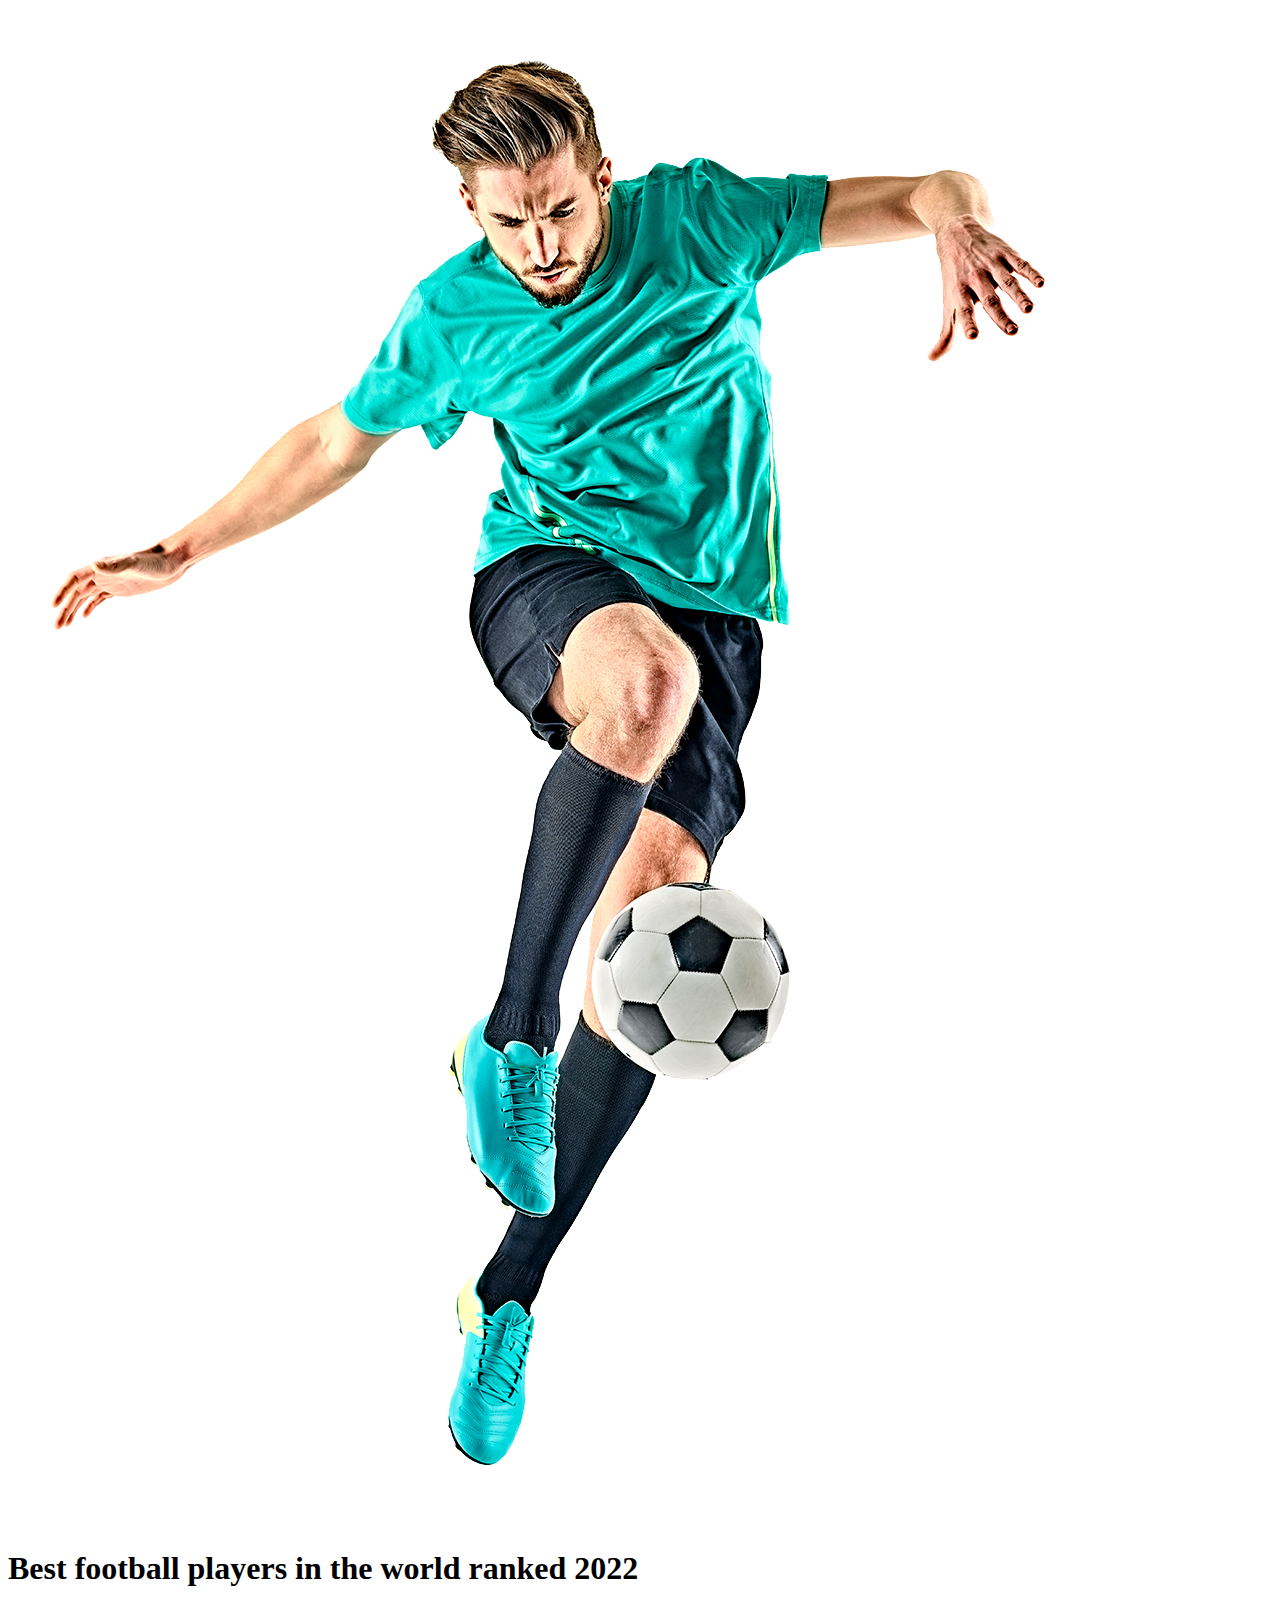
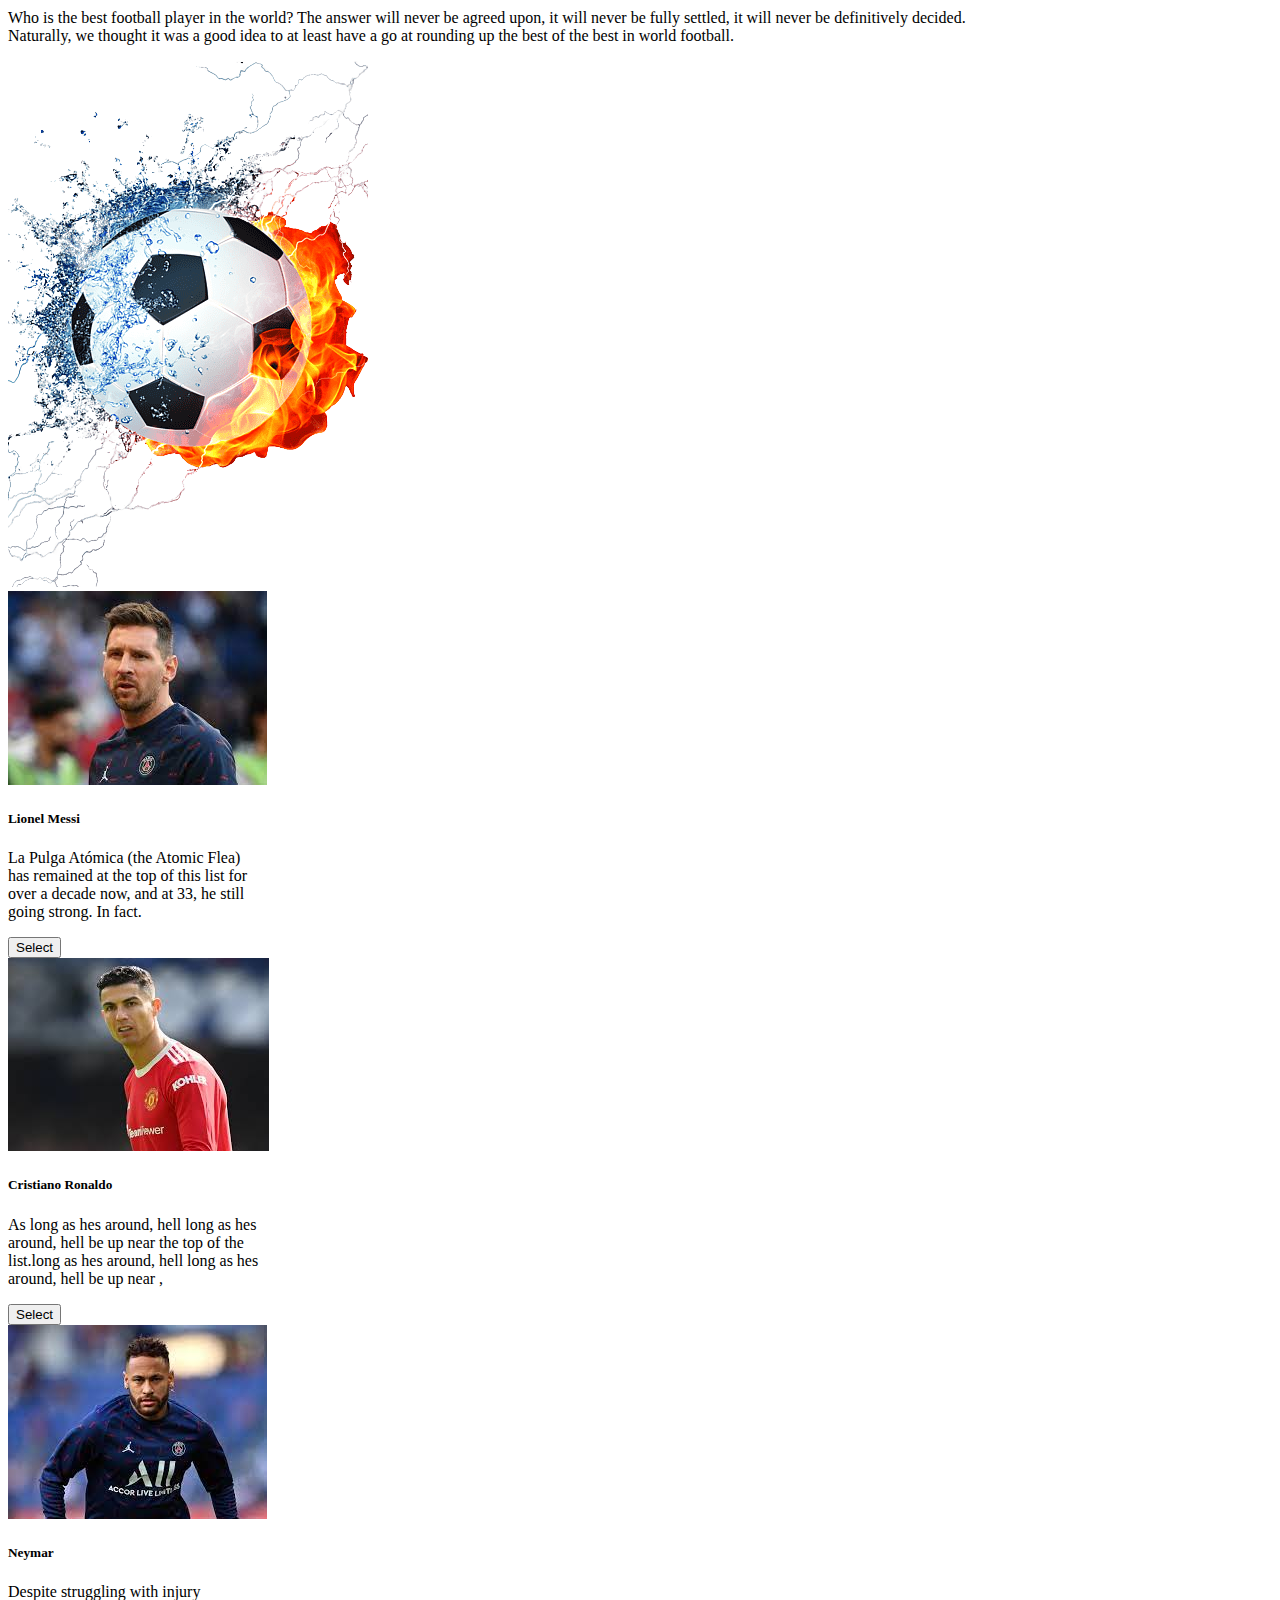
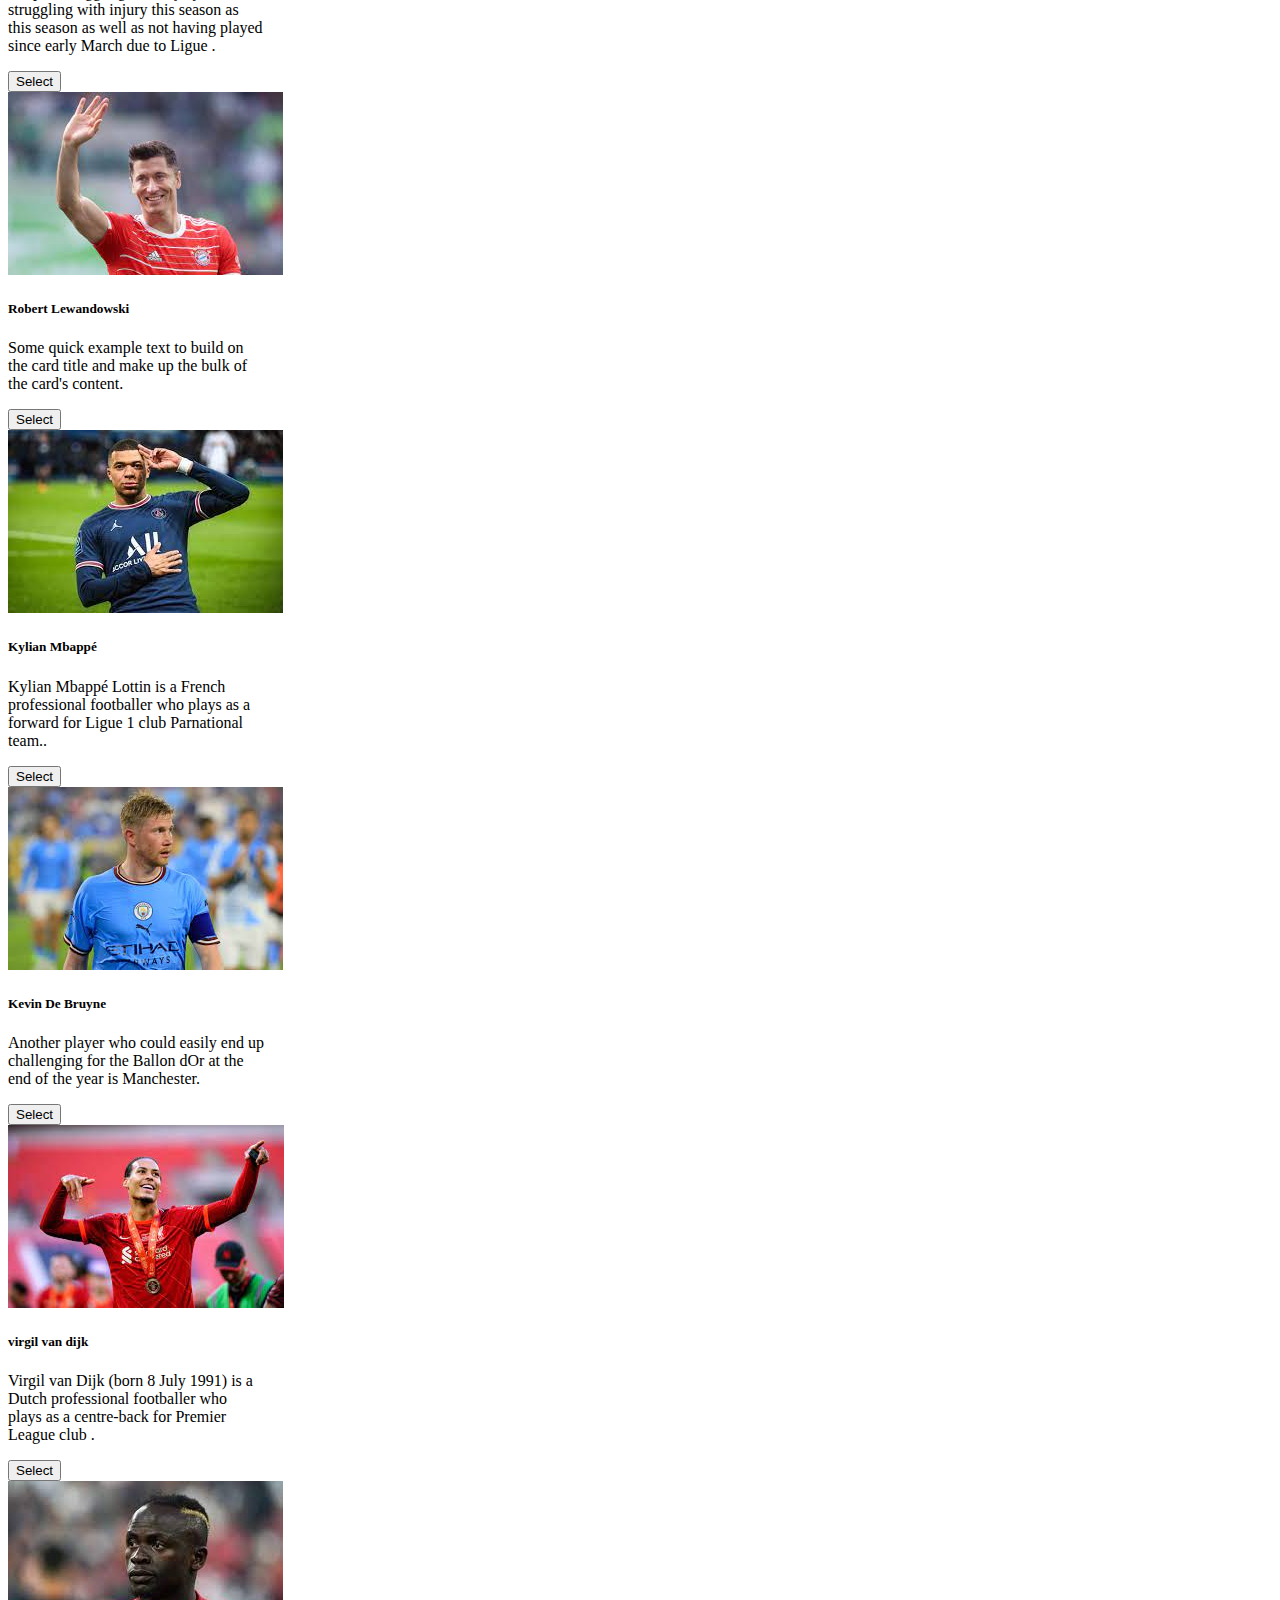
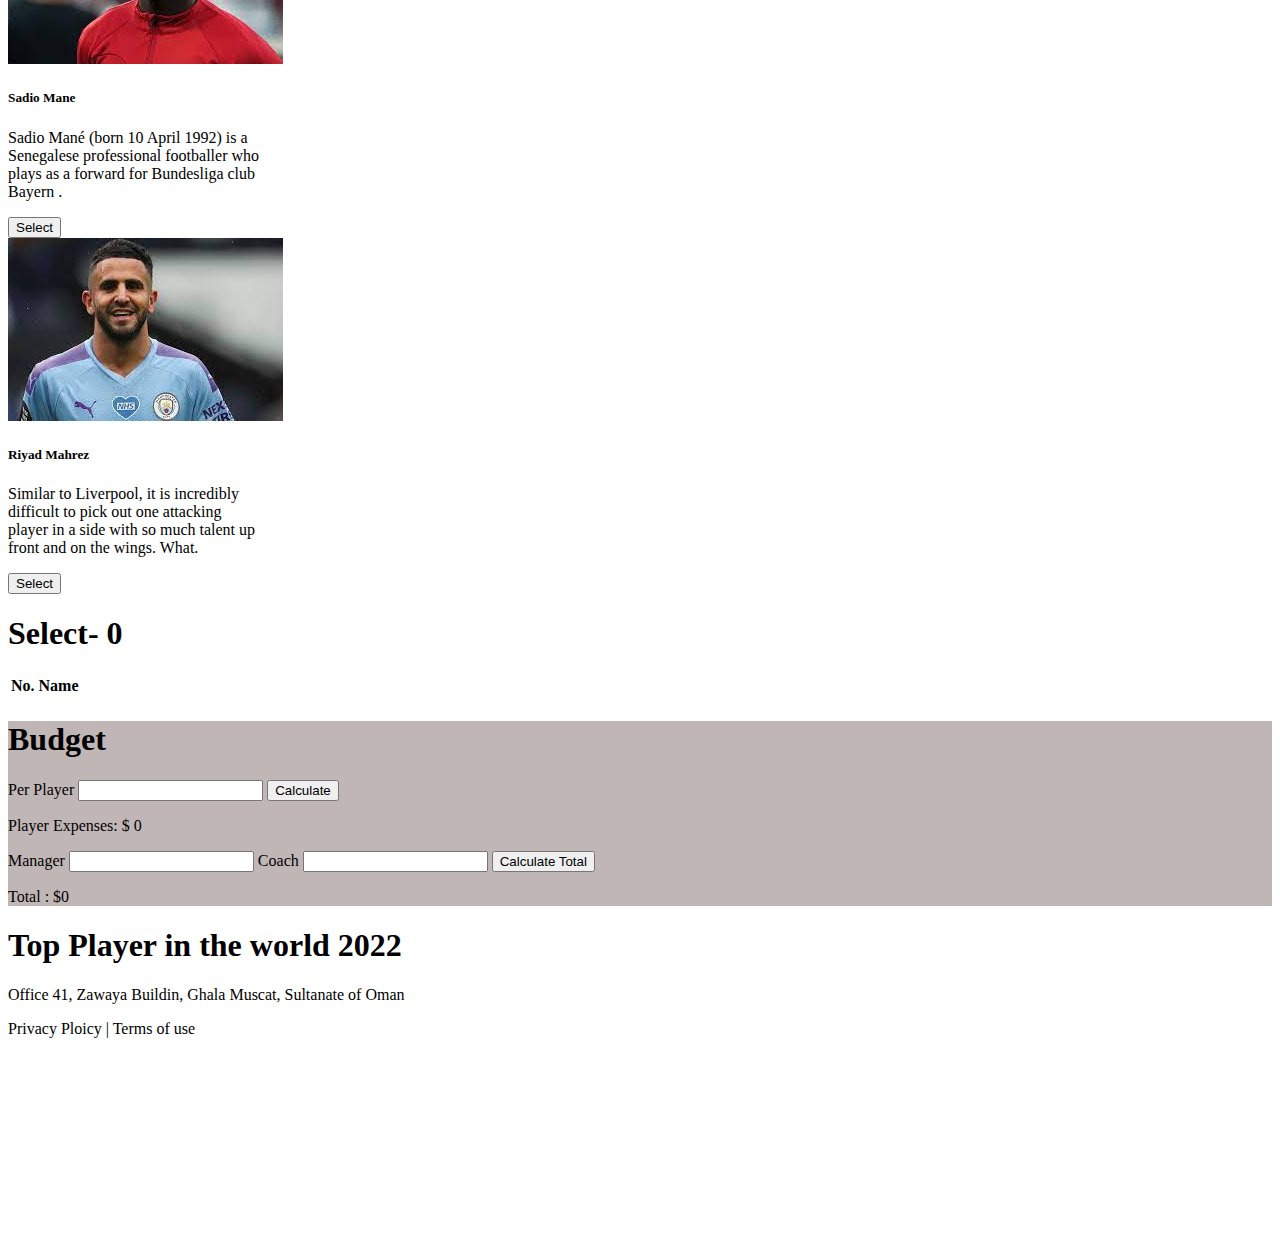
==== commit c0477e77: "player pic change and info change" ====
--- a/select-best-five.html
+++ b/select-best-five.html
@@ -54,10 +54,10 @@
           <div class="col-4 ">
             <div class="p-3 ">
               <div class="card" style="width: 16rem;">
-  <img src="img/Cristiano_Ronaldo_2018.jpg" class=" img-fluid w-autocard-img-top" alt="...">
+  <img src="img/Cristiano.jpg" class=" img-fluid w-autocard-img-top" alt="...">
   <div class="card-body">
     <h5 class="card-title"> Cristiano Ronaldo</h5>
-    <p class="card-text">As long as hes around, hell long as hes around, hell  be up near the top of the list.long as hes around, hell long as hes around, hell  be up near the top of the list. Cristiano Ronaldo Cristiano ars old,</p>
+    <p class="card-text">As long as hes around, hell long as hes around, hell  be up near the top of the list.long as hes around, hell long as hes around, hell  be up near ,</p>
     <button  onclick="addToCart(this); this.disabled=true;" class="btn btn-primary"> Select</button>
   </div>
 </div>
@@ -114,7 +114,7 @@
   <img src="img/dd.jpg" class=" img-fluid w-autocard-img-top" alt="...">
   <div class="card-body">
     <h5 class="card-title">virgil van dijk</h5>
-    <p class="card-text">Virgil van Dijk (born 8 July 1991) is a Dutch professional footballer who plays as a centre-back for Premier League club Liverpool and the Netherlands ....</p>
+    <p class="card-text">Virgil van Dijk (born 8 July 1991) is a Dutch professional footballer who plays as a centre-back for Premier League club .</p>
     <button onclick="addToCart(this); this.disabled=true;" class="btn btn-primary"> Select</button>
   </div>
 </div>
@@ -125,7 +125,7 @@
   <img src="img/Sadio Mane.jpg" class=" img-fluid w-autocard-img-top" alt="...">
   <div class="card-body">
     <h5 class="card-title">Sadio Mane</h5>
-    <p class="card-text">Sadio Mané (born 10 April 1992) is a Senegalese professional footballer who plays as a forward for Bundesliga club Bayern Munich and the Senegal.</p>
+    <p class="card-text">Sadio Mané (born 10 April 1992) is a Senegalese professional footballer who plays as a forward for Bundesliga club Bayern .</p>
     <button  onclick="addToCart(this); this.disabled=true;" class="btn btn-primary"> Select</button>
   </div>
 </div>
